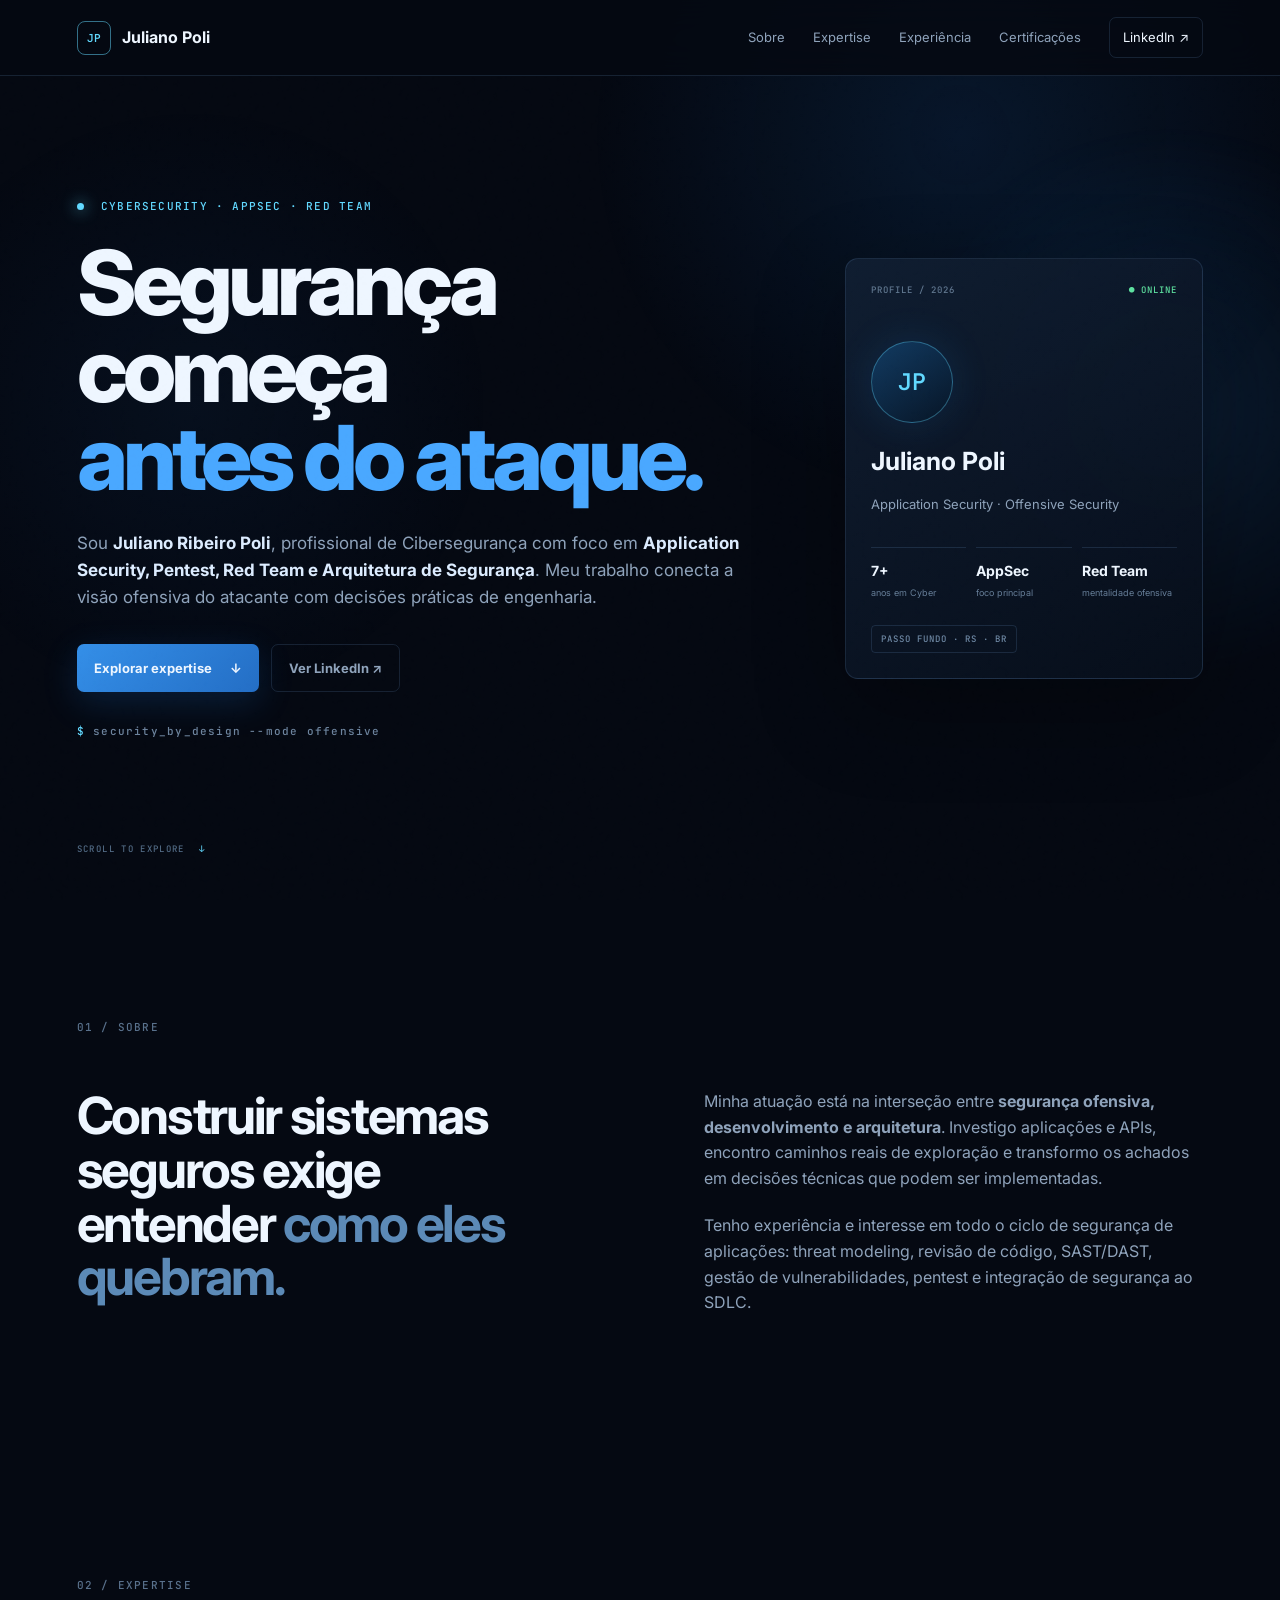
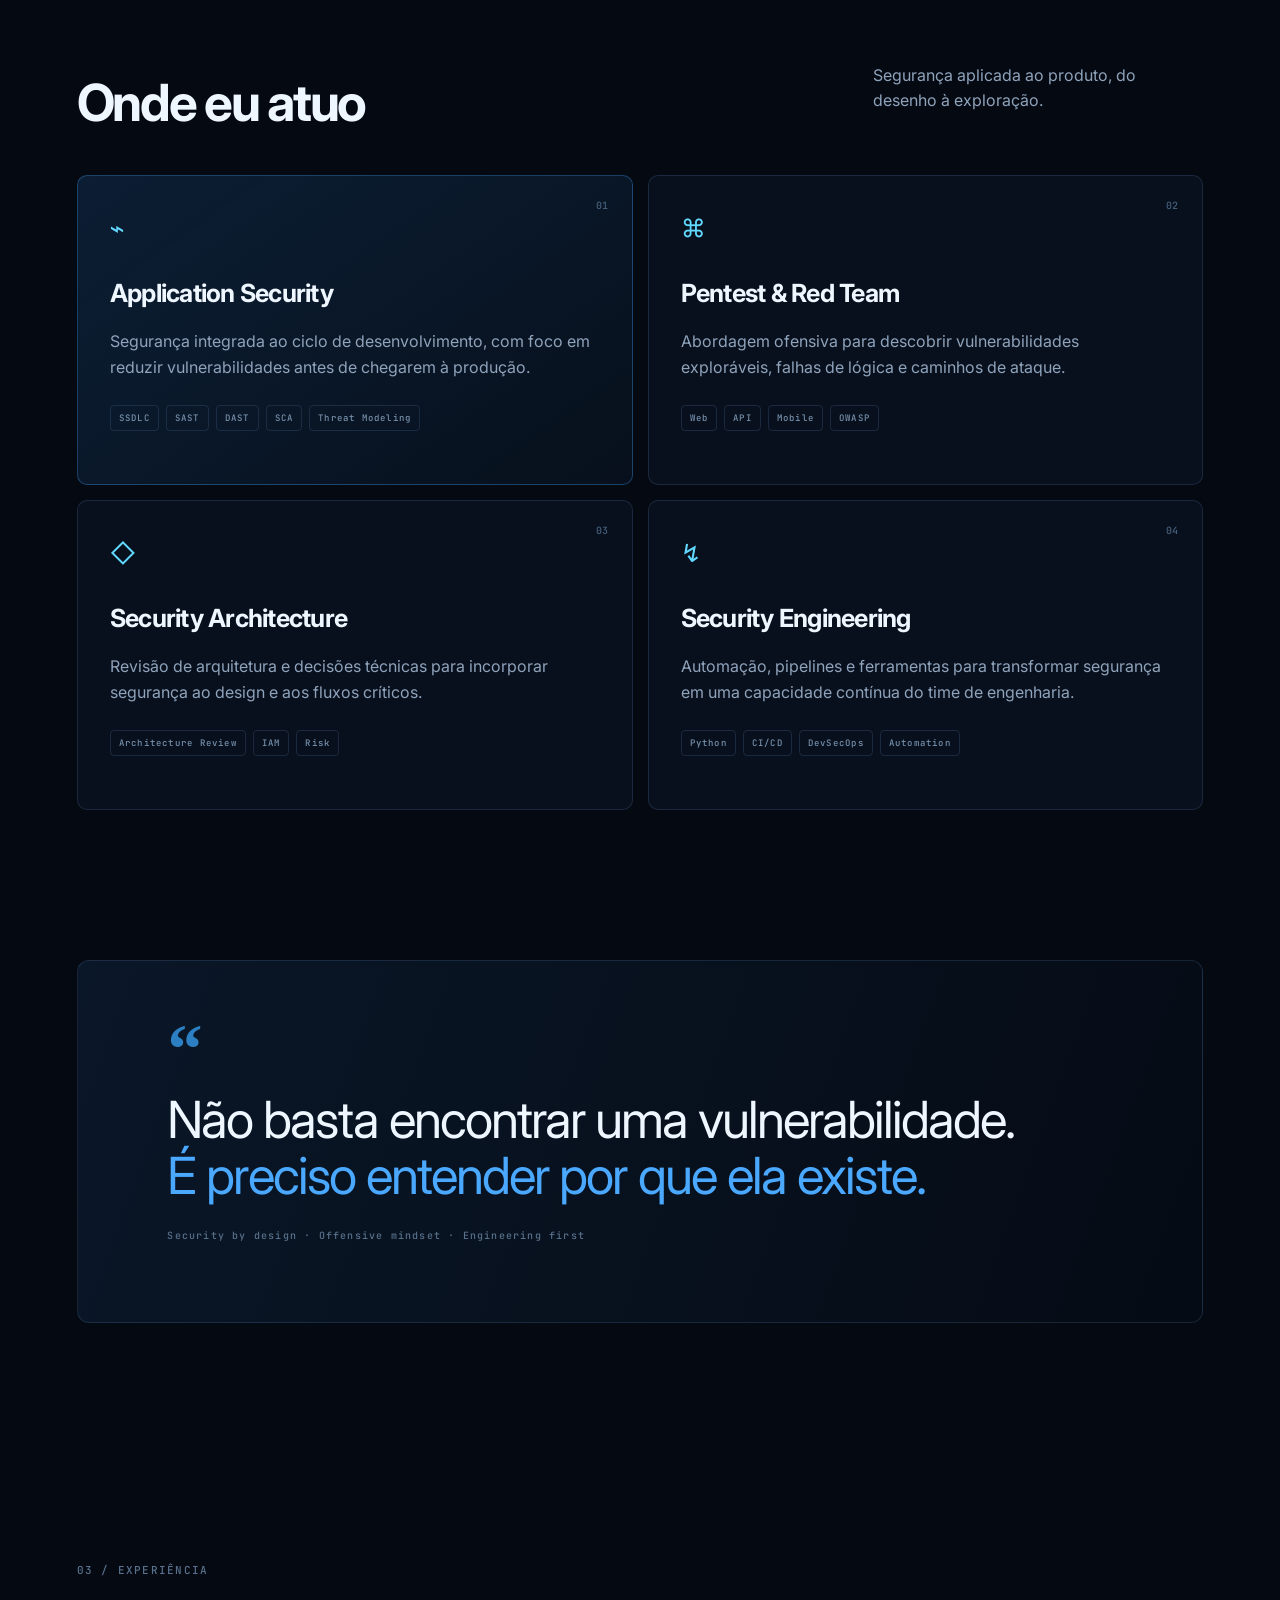
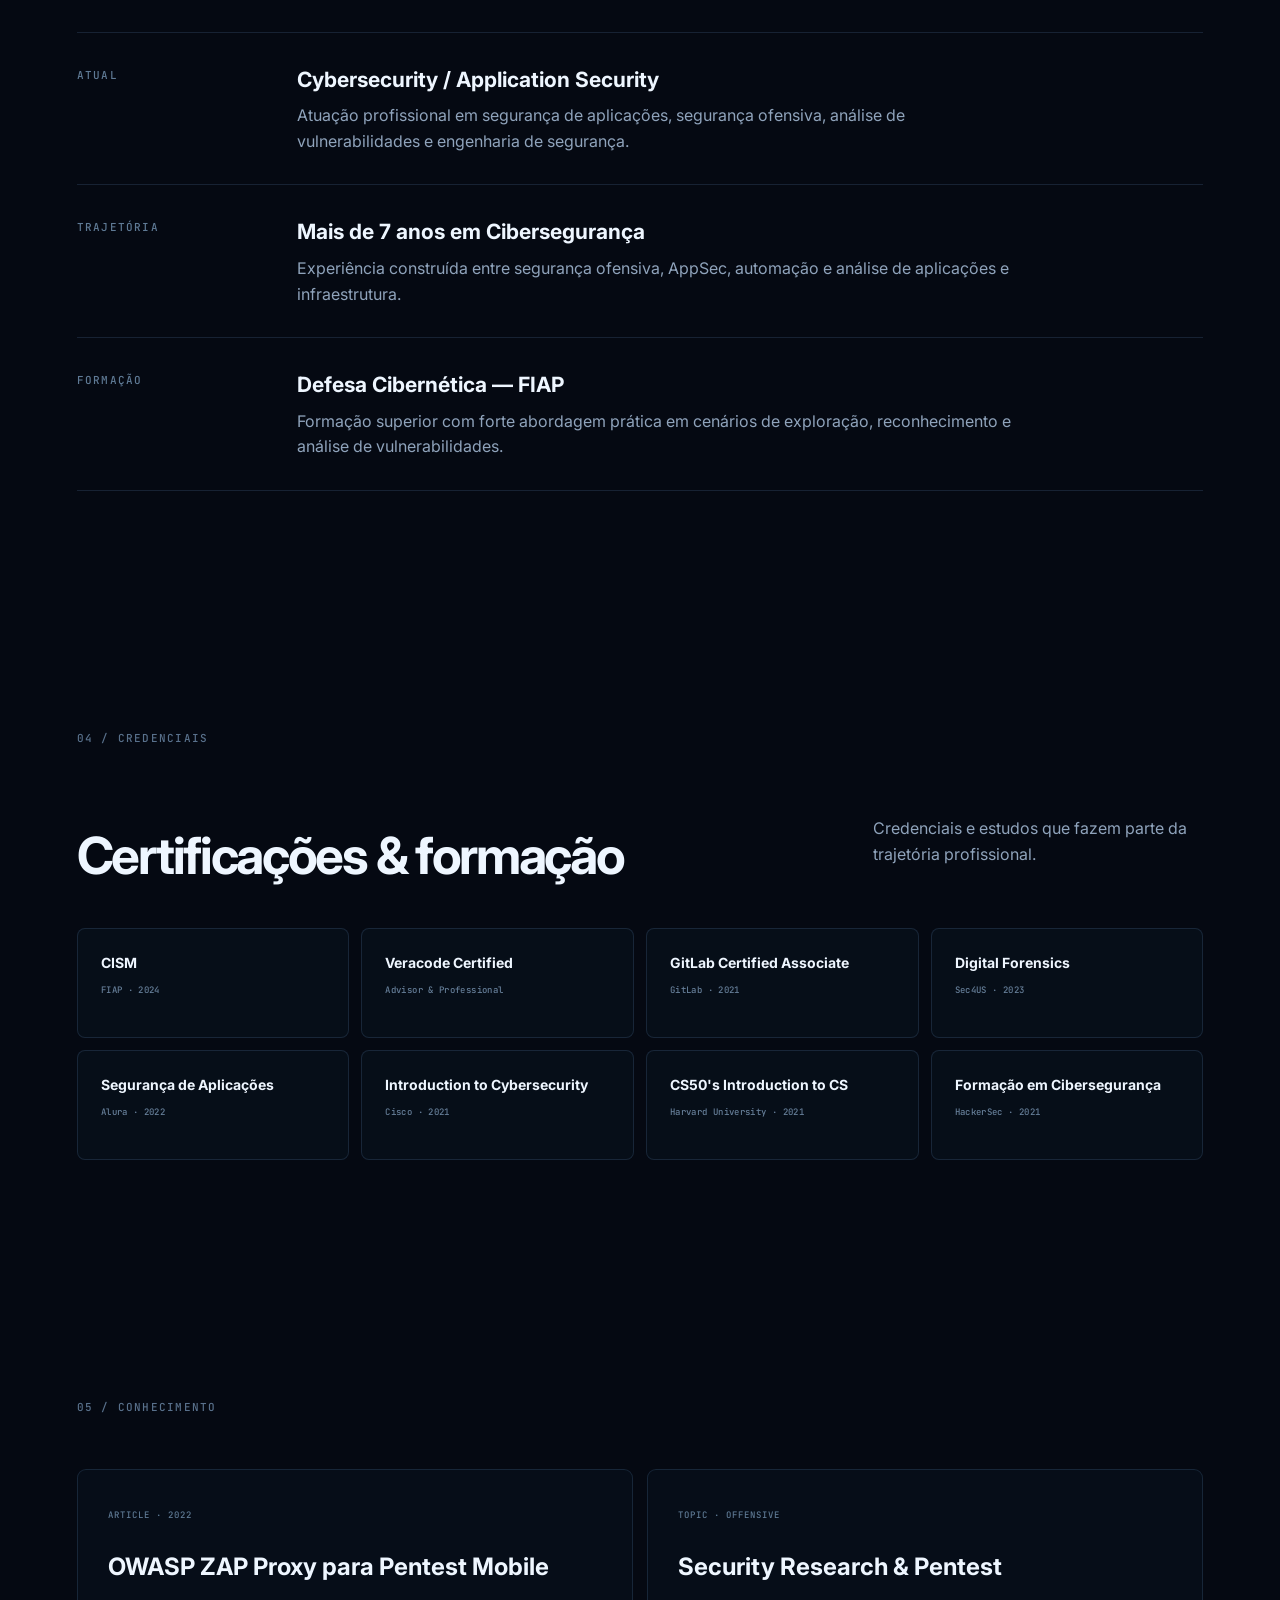
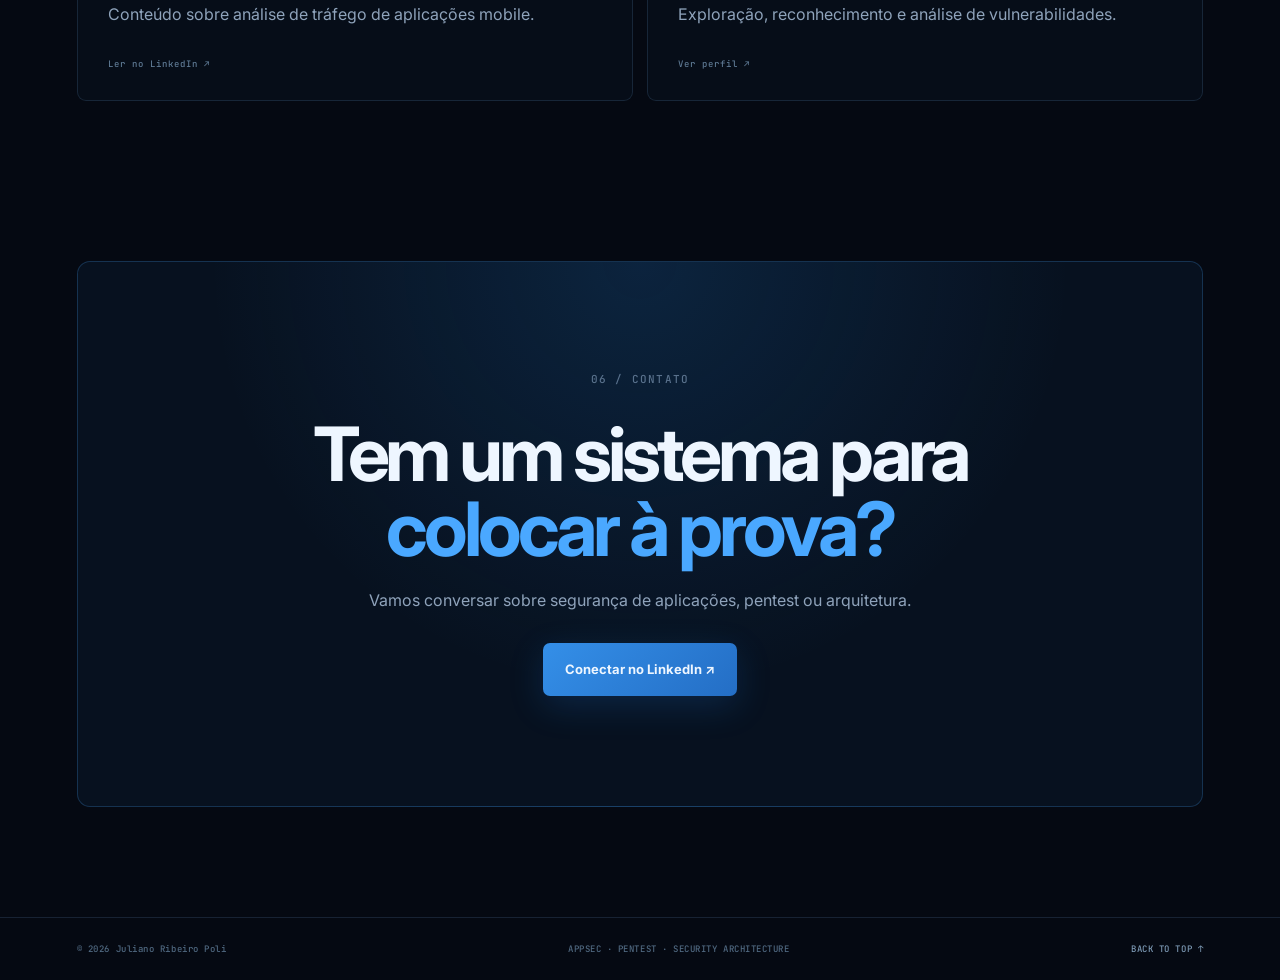
==== index.html @ f3f5470e "One Page" ====
<!doctype html>
<html lang="pt-BR">
<head>
  <meta charset="utf-8">
  <meta name="viewport" content="width=device-width, initial-scale=1">
  <meta name="description" content="Juliano Ribeiro Poli — AppSec, Pentest, Red Team e Arquitetura de Segurança.">
  <title>Juliano Poli — Application Security</title>
  <link rel="preconnect" href="https://fonts.googleapis.com">
  <link rel="preconnect" href="https://fonts.gstatic.com" crossorigin>
  <link href="https://fonts.googleapis.com/css2?family=Inter:wght@400;500;600;700;800&family=JetBrains+Mono:wght@400;500;600&display=swap" rel="stylesheet">
  <link rel="stylesheet" href="styles.css">
</head>
<body>
  <div class="noise"></div>
  <header class="nav">
    <a class="brand" href="#top"><span class="brand-mark">JP</span><span>Juliano Poli</span></a>
    <nav>
      <a href="#sobre">Sobre</a>
      <a href="#expertise">Expertise</a>
      <a href="#experiencia">Experiência</a>
      <a href="#certificacoes">Certificações</a>
      <a class="nav-cta" href="https://www.linkedin.com/in/julianopoli" target="_blank" rel="noreferrer">LinkedIn ↗</a>
    </nav>
  </header>

  <main id="top">
    <section class="hero">
      <div class="hero-grid">
        <div>
          <div class="eyebrow"><span class="pulse"></span> CYBERSECURITY · APPSEC · RED TEAM</div>
          <h1>Segurança começa<br><span>antes do ataque.</span></h1>
          <p class="hero-copy">
            Sou <strong>Juliano Ribeiro Poli</strong>, profissional de Cibersegurança com foco em
            <strong>Application Security, Pentest, Red Team e Arquitetura de Segurança</strong>.
            Meu trabalho conecta a visão ofensiva do atacante com decisões práticas de engenharia.
          </p>
          <div class="hero-actions">
            <a class="button primary" href="#expertise">Explorar expertise <span>↓</span></a>
            <a class="button ghost" href="https://www.linkedin.com/in/julianopoli" target="_blank" rel="noreferrer">Ver LinkedIn ↗</a>
          </div>
          <div class="terminal-line"><span>$</span> security_by_design --mode offensive</div>
        </div>

        <div class="hero-card">
          <div class="card-top"><span>PROFILE / 2026</span><span>● ONLINE</span></div>
          <div class="avatar">JP</div>
          <h2>Juliano Poli</h2>
          <p>Application Security · Offensive Security</p>
          <div class="mini-stats">
            <div><b>7+</b><span>anos em Cyber</span></div>
            <div><b>AppSec</b><span>foco principal</span></div>
            <div><b>Red Team</b><span>mentalidade ofensiva</span></div>
          </div>
          <div class="code-chip">PASSO FUNDO · RS · BR</div>
        </div>
      </div>
      <div class="scroll-cue">SCROLL TO EXPLORE <span>↓</span></div>
    </section>

    <section id="sobre" class="section about">
      <div class="section-label">01 / SOBRE</div>
      <div class="two-col">
        <div>
          <h2>Construir sistemas seguros exige entender <em>como eles quebram.</em></h2>
        </div>
        <div class="body-copy">
          <p>Minha atuação está na interseção entre <strong>segurança ofensiva, desenvolvimento e arquitetura</strong>. Investigo aplicações e APIs, encontro caminhos reais de exploração e transformo os achados em decisões técnicas que podem ser implementadas.</p>
          <p>Tenho experiência e interesse em todo o ciclo de segurança de aplicações: threat modeling, revisão de código, SAST/DAST, gestão de vulnerabilidades, pentest e integração de segurança ao SDLC.</p>
        </div>
      </div>
    </section>

    <section id="expertise" class="section">
      <div class="section-label">02 / EXPERTISE</div>
      <div class="section-head">
        <h2>Onde eu atuo</h2>
        <p>Segurança aplicada ao produto, do desenho à exploração.</p>
      </div>
      <div class="expertise-grid">
        <article class="expertise-card featured">
          <span class="number">01</span>
          <div class="icon">⌁</div>
          <h3>Application Security</h3>
          <p>Segurança integrada ao ciclo de desenvolvimento, com foco em reduzir vulnerabilidades antes de chegarem à produção.</p>
          <div class="tags"><span>SSDLC</span><span>SAST</span><span>DAST</span><span>SCA</span><span>Threat Modeling</span></div>
        </article>
        <article class="expertise-card">
          <span class="number">02</span>
          <div class="icon">⌘</div>
          <h3>Pentest & Red Team</h3>
          <p>Abordagem ofensiva para descobrir vulnerabilidades exploráveis, falhas de lógica e caminhos de ataque.</p>
          <div class="tags"><span>Web</span><span>API</span><span>Mobile</span><span>OWASP</span></div>
        </article>
        <article class="expertise-card">
          <span class="number">03</span>
          <div class="icon">◇</div>
          <h3>Security Architecture</h3>
          <p>Revisão de arquitetura e decisões técnicas para incorporar segurança ao design e aos fluxos críticos.</p>
          <div class="tags"><span>Architecture Review</span><span>IAM</span><span>Risk</span></div>
        </article>
        <article class="expertise-card">
          <span class="number">04</span>
          <div class="icon">↯</div>
          <h3>Security Engineering</h3>
          <p>Automação, pipelines e ferramentas para transformar segurança em uma capacidade contínua do time de engenharia.</p>
          <div class="tags"><span>Python</span><span>CI/CD</span><span>DevSecOps</span><span>Automation</span></div>
        </article>
      </div>
    </section>

    <section class="section manifesto">
      <div class="manifesto-box">
        <div class="quote-mark">“</div>
        <blockquote>Não basta encontrar uma vulnerabilidade.<br><span>É preciso entender por que ela existe.</span></blockquote>
        <p>Security by design · Offensive mindset · Engineering first</p>
      </div>
    </section>

    <section id="experiencia" class="section">
      <div class="section-label">03 / EXPERIÊNCIA</div>
      <div class="timeline">
        <div class="timeline-item">
          <span class="time">ATUAL</span>
          <div><h3>Cybersecurity / Application Security</h3><p>Atuação profissional em segurança de aplicações, segurança ofensiva, análise de vulnerabilidades e engenharia de segurança.</p></div>
        </div>
        <div class="timeline-item">
          <span class="time">TRAJETÓRIA</span>
          <div><h3>Mais de 7 anos em Cibersegurança</h3><p>Experiência construída entre segurança ofensiva, AppSec, automação e análise de aplicações e infraestrutura.</p></div>
        </div>
        <div class="timeline-item">
          <span class="time">FORMAÇÃO</span>
          <div><h3>Defesa Cibernética — FIAP</h3><p>Formação superior com forte abordagem prática em cenários de exploração, reconhecimento e análise de vulnerabilidades.</p></div>
        </div>
      </div>
    </section>

    <section id="certificacoes" class="section">
      <div class="section-label">04 / CREDENCIAIS</div>
      <div class="section-head">
        <h2>Certificações & formação</h2>
        <p>Credenciais e estudos que fazem parte da trajetória profissional.</p>
      </div>
      <div class="credentials">
        <div class="credential"><b>CISM</b><span>FIAP · 2024</span></div>
        <div class="credential"><b>Veracode Certified</b><span>Advisor & Professional</span></div>
        <div class="credential"><b>GitLab Certified Associate</b><span>GitLab · 2021</span></div>
        <div class="credential"><b>Digital Forensics</b><span>Sec4US · 2023</span></div>
        <div class="credential"><b>Segurança de Aplicações</b><span>Alura · 2022</span></div>
        <div class="credential"><b>Introduction to Cybersecurity</b><span>Cisco · 2021</span></div>
        <div class="credential"><b>CS50's Introduction to CS</b><span>Harvard University · 2021</span></div>
        <div class="credential"><b>Formação em Cibersegurança</b><span>HackerSec · 2021</span></div>
      </div>
    </section>

    <section class="section articles">
      <div class="section-label">05 / CONHECIMENTO</div>
      <div class="article-grid">
        <a href="https://www.linkedin.com/in/julianopoli" target="_blank" rel="noreferrer" class="article-card">
          <span>ARTICLE · 2022</span><h3>OWASP ZAP Proxy para Pentest Mobile</h3><p>Conteúdo sobre análise de tráfego de aplicações mobile.</p><span class="read">Ler no LinkedIn ↗</span>
        </a>
        <a href="https://www.linkedin.com/in/julianopoli" target="_blank" rel="noreferrer" class="article-card">
          <span>TOPIC · OFFENSIVE</span><h3>Security Research & Pentest</h3><p>Exploração, reconhecimento e análise de vulnerabilidades.</p><span class="read">Ver perfil ↗</span>
        </a>
      </div>
    </section>

    <section class="contact">
      <div class="section-label">06 / CONTATO</div>
      <h2>Tem um sistema para<br><span>colocar à prova?</span></h2>
      <p>Vamos conversar sobre segurança de aplicações, pentest ou arquitetura.</p>
      <a class="button primary large" href="https://www.linkedin.com/in/julianopoli" target="_blank" rel="noreferrer">Conectar no LinkedIn ↗</a>
    </section>
  </main>

  <footer>
    <span>© 2026 Juliano Ribeiro Poli</span>
    <span>APPSEC · PENTEST · SECURITY ARCHITECTURE</span>
    <a href="#top">BACK TO TOP ↑</a>
  </footer>
  <script src="script.js"></script>
</body>
</html>
---- styles.css ----
:root{
  --bg:#050912;--panel:#091322;--panel2:#0d192b;--text:#eef6ff;--muted:#8fa3bb;
  --blue:#4aa8ff;--cyan:#62d9ff;--line:rgba(120,170,220,.16);--glow:rgba(47,147,255,.22);
}
*{box-sizing:border-box}html{scroll-behavior:smooth}body{margin:0;background:var(--bg);color:var(--text);font-family:Inter,system-ui,sans-serif;line-height:1.6}
body:before{content:"";position:fixed;inset:0;pointer-events:none;background:radial-gradient(circle at 75% 15%,rgba(28,117,214,.13),transparent 30%),radial-gradient(circle at 15% 45%,rgba(31,95,173,.08),transparent 25%);z-index:-2}
.noise{position:fixed;inset:0;opacity:.025;pointer-events:none;z-index:10;background-image:url("data:image/svg+xml,%3Csvg viewBox='0 0 180 180' xmlns='http://www.w3.org/2000/svg'%3E%3Cfilter id='n'%3E%3CfeTurbulence type='fractalNoise' baseFrequency='.9' numOctaves='3' stitchTiles='stitch'/%3E%3C/filter%3E%3Crect width='100%25' height='100%25' filter='url(%23n)' opacity='.35'/%3E%3C/svg%3E")}
a{color:inherit;text-decoration:none}.nav{height:76px;display:flex;align-items:center;justify-content:space-between;padding:0 6vw;border-bottom:1px solid var(--line);position:sticky;top:0;background:rgba(5,9,18,.82);backdrop-filter:blur(18px);z-index:20}
.brand{display:flex;align-items:center;gap:11px;font-weight:700}.brand-mark{display:grid;place-items:center;width:34px;height:34px;border:1px solid rgba(98,217,255,.5);border-radius:8px;color:var(--cyan);font:600 11px "JetBrains Mono"}
nav{display:flex;gap:28px;align-items:center}nav a{font-size:13px;color:var(--muted)}nav a:hover{color:var(--text)}.nav-cta{border:1px solid var(--line);padding:9px 13px;border-radius:7px!important;color:var(--text)!important}
.hero{min-height:calc(100vh - 76px);padding:10vh 6vw 5vh;display:flex;flex-direction:column;justify-content:center;position:relative;overflow:hidden}.hero:after{content:"";position:absolute;width:580px;height:580px;border-radius:50%;right:-180px;top:5%;background:radial-gradient(circle,rgba(46,153,255,.13),transparent 68%);filter:blur(10px);z-index:-1}
.hero-grid{display:grid;grid-template-columns:1.3fr .7fr;gap:8vw;align-items:center;max-width:1280px;width:100%;margin:auto}.eyebrow,.section-label,.terminal-line,.card-top,.code-chip,.time,.tags,.credential span,.article-card>span,.read{font:500 11px "JetBrains Mono",monospace;letter-spacing:.11em}.eyebrow{color:var(--cyan);margin-bottom:26px}.pulse{display:inline-block;width:7px;height:7px;border-radius:50%;background:var(--cyan);box-shadow:0 0 15px var(--cyan);margin-right:9px}
h1{font-size:clamp(48px,7vw,92px);line-height:.98;letter-spacing:-.055em;margin:0 0 28px;font-weight:800}h1 span,h2 span,.manifesto blockquote span{color:var(--blue)}.hero-copy{max-width:690px;color:var(--muted);font-size:17px}.hero-copy strong{color:#dcecff}.hero-actions{display:flex;gap:12px;margin:32px 0}.button{display:inline-flex;align-items:center;gap:18px;border-radius:7px;padding:13px 17px;font-size:13px;font-weight:700;transition:.2s}.button.primary{background:linear-gradient(135deg,#348fe8,#246ec5);box-shadow:0 10px 35px rgba(31,118,220,.2)}.button.primary:hover{transform:translateY(-2px);box-shadow:0 15px 40px rgba(31,118,220,.35)}.button.ghost{border:1px solid var(--line);color:var(--muted)}.button.ghost:hover{border-color:rgba(98,217,255,.45);color:var(--text)}.button.large{padding:16px 22px}.terminal-line{color:#6d849e;margin-top:14px}.terminal-line span{color:var(--cyan)}
.hero-card{background:linear-gradient(145deg,rgba(17,31,51,.92),rgba(7,15,27,.92));border:1px solid var(--line);padding:25px;border-radius:13px;box-shadow:0 30px 90px rgba(0,0,0,.3)}.card-top{display:flex;justify-content:space-between;color:#617890;font-size:9px}.card-top span:last-child{color:#5ee1a0}.avatar{width:82px;height:82px;border-radius:50%;display:grid;place-items:center;margin:45px 0 18px;background:linear-gradient(145deg,#123b62,#071526);border:1px solid rgba(98,217,255,.35);color:var(--cyan);font:600 23px "JetBrains Mono";box-shadow:0 0 40px rgba(41,155,255,.13)}.hero-card h2{font-size:25px;margin:0}.hero-card>p{color:var(--muted);font-size:13px}.mini-stats{display:grid;grid-template-columns:repeat(3,1fr);gap:10px;margin-top:32px}.mini-stats div{border-top:1px solid var(--line);padding-top:12px}.mini-stats b{display:block;font-size:14px}.mini-stats span{display:block;color:#667e98;font-size:9px;margin-top:4px}.code-chip{display:inline-block;margin-top:25px;padding:7px 9px;border:1px solid var(--line);color:#6f89a5;border-radius:4px;font-size:9px}
.scroll-cue{max-width:1280px;width:100%;margin:8vh auto 0;color:#526b85;font:500 9px "JetBrains Mono";letter-spacing:.15em}.scroll-cue span{color:var(--cyan);margin-left:8px}
.section{padding:120px 6vw;max-width:1400px;margin:auto}.section-label{color:#59718c;margin-bottom:55px}.two-col{display:grid;grid-template-columns:1fr 1fr;gap:10vw}.two-col h2,.section-head h2{font-size:clamp(36px,4vw,60px);line-height:1.05;letter-spacing:-.045em;margin:0}.two-col h2 em{color:#5c8ab7;font-style:normal}.body-copy{color:var(--muted);font-size:16px;max-width:600px}.body-copy p{margin:0 0 22px}.section-head{display:flex;justify-content:space-between;gap:30px;align-items:end;margin-bottom:45px}.section-head p{color:var(--muted);max-width:330px}
.expertise-grid{display:grid;grid-template-columns:repeat(2,1fr);gap:15px}.expertise-card{background:rgba(10,20,35,.72);border:1px solid var(--line);border-radius:10px;padding:32px;min-height:310px;position:relative;overflow:hidden}.expertise-card:after{content:"";position:absolute;right:-80px;bottom:-100px;width:250px;height:250px;background:radial-gradient(circle,var(--glow),transparent 65%);opacity:0}.expertise-card:hover{border-color:rgba(77,170,255,.35);transform:translateY(-2px);transition:.25s}.expertise-card.featured{border-color:rgba(67,161,247,.32);background:linear-gradient(145deg,rgba(13,33,56,.9),rgba(8,17,30,.85))}.number{position:absolute;right:24px;top:23px;color:#45607c;font:500 10px "JetBrains Mono"}.icon{font-size:25px;color:var(--cyan);margin-bottom:25px}.expertise-card h3{font-size:25px;margin:0 0 10px;letter-spacing:-.03em}.expertise-card p{color:var(--muted);max-width:520px}.tags{display:flex;gap:7px;flex-wrap:wrap;margin-top:25px}.tags span{padding:6px 8px;border:1px solid var(--line);border-radius:4px;color:#7791ac;font-size:9px}
.manifesto{padding-top:30px}.manifesto-box{border:1px solid var(--line);background:linear-gradient(110deg,rgba(12,28,48,.75),rgba(5,12,22,.75));padding:70px 7vw;border-radius:12px;position:relative;overflow:hidden}.manifesto-box:before{content:"";position:absolute;inset:0;background:linear-gradient(90deg,transparent,rgba(63,160,255,.06),transparent);transform:translateX(-100%);animation:sweep 7s infinite}.quote-mark{font:800 70px Georgia;color:#2c7fc2;line-height:.5}.manifesto blockquote{font-size:clamp(30px,4vw,55px);line-height:1.1;letter-spacing:-.04em;margin:25px 0}.manifesto-box p{font:500 10px "JetBrains Mono";color:#58718b;letter-spacing:.12em}@keyframes sweep{60%,100%{transform:translateX(100%)}}
.timeline{border-top:1px solid var(--line)}.timeline-item{display:grid;grid-template-columns:180px 1fr;gap:40px;padding:30px 0;border-bottom:1px solid var(--line)}.time{color:#5f7a95;padding-top:5px}.timeline-item h3{margin:0 0 7px;font-size:21px}.timeline-item p{margin:0;color:var(--muted);max-width:720px}
.credentials{display:grid;grid-template-columns:repeat(4,1fr);gap:12px}.credential{padding:23px;border:1px solid var(--line);background:rgba(8,17,29,.65);min-height:110px;border-radius:8px}.credential b{display:block;font-size:14px}.credential span{display:block;color:#667f99;margin-top:10px;font-size:9px;letter-spacing:.04em}
.article-grid{display:grid;grid-template-columns:repeat(2,1fr);gap:14px}.article-card{border:1px solid var(--line);padding:30px;border-radius:9px;background:rgba(8,17,29,.6);transition:.2s}.article-card:hover{border-color:rgba(74,168,255,.4);background:rgba(11,25,43,.8)}.article-card>span{color:#5f7a95;font-size:9px}.article-card h3{font-size:24px;margin:22px 0 8px}.article-card p{color:var(--muted)}.read{display:block;color:var(--cyan);margin-top:30px;font-size:9px}
.contact{margin:40px 6vw 110px;padding:110px 8vw;border:1px solid rgba(74,168,255,.22);border-radius:13px;text-align:center;background:radial-gradient(circle at 50% 0%,rgba(36,133,224,.16),transparent 55%),#07111f}.contact .section-label{margin-bottom:30px}.contact h2{font-size:clamp(42px,6vw,75px);line-height:1;letter-spacing:-.055em;margin:0 0 22px}.contact p{color:var(--muted);margin-bottom:30px}
footer{border-top:1px solid var(--line);padding:25px 6vw;display:flex;justify-content:space-between;gap:20px;color:#506981;font:500 9px "JetBrains Mono";letter-spacing:.06em}footer a{color:#7d9ab5}
@media(max-width:850px){.nav{padding:0 5vw}.nav nav a:not(.nav-cta){display:none}.hero{padding:80px 5vw 40px}.hero-grid,.two-col{grid-template-columns:1fr;gap:55px}.hero-card{max-width:520px}.section{padding:85px 5vw}.expertise-grid,.credentials,.article-grid{grid-template-columns:1fr}.section-head{display:block}.section-head p{margin-top:15px}.timeline-item{grid-template-columns:1fr;gap:10px}.contact{margin:20px 5vw 70px;padding:75px 7vw}footer{padding:22px 5vw;flex-direction:column}h1{font-size:clamp(48px,15vw,75px)}}
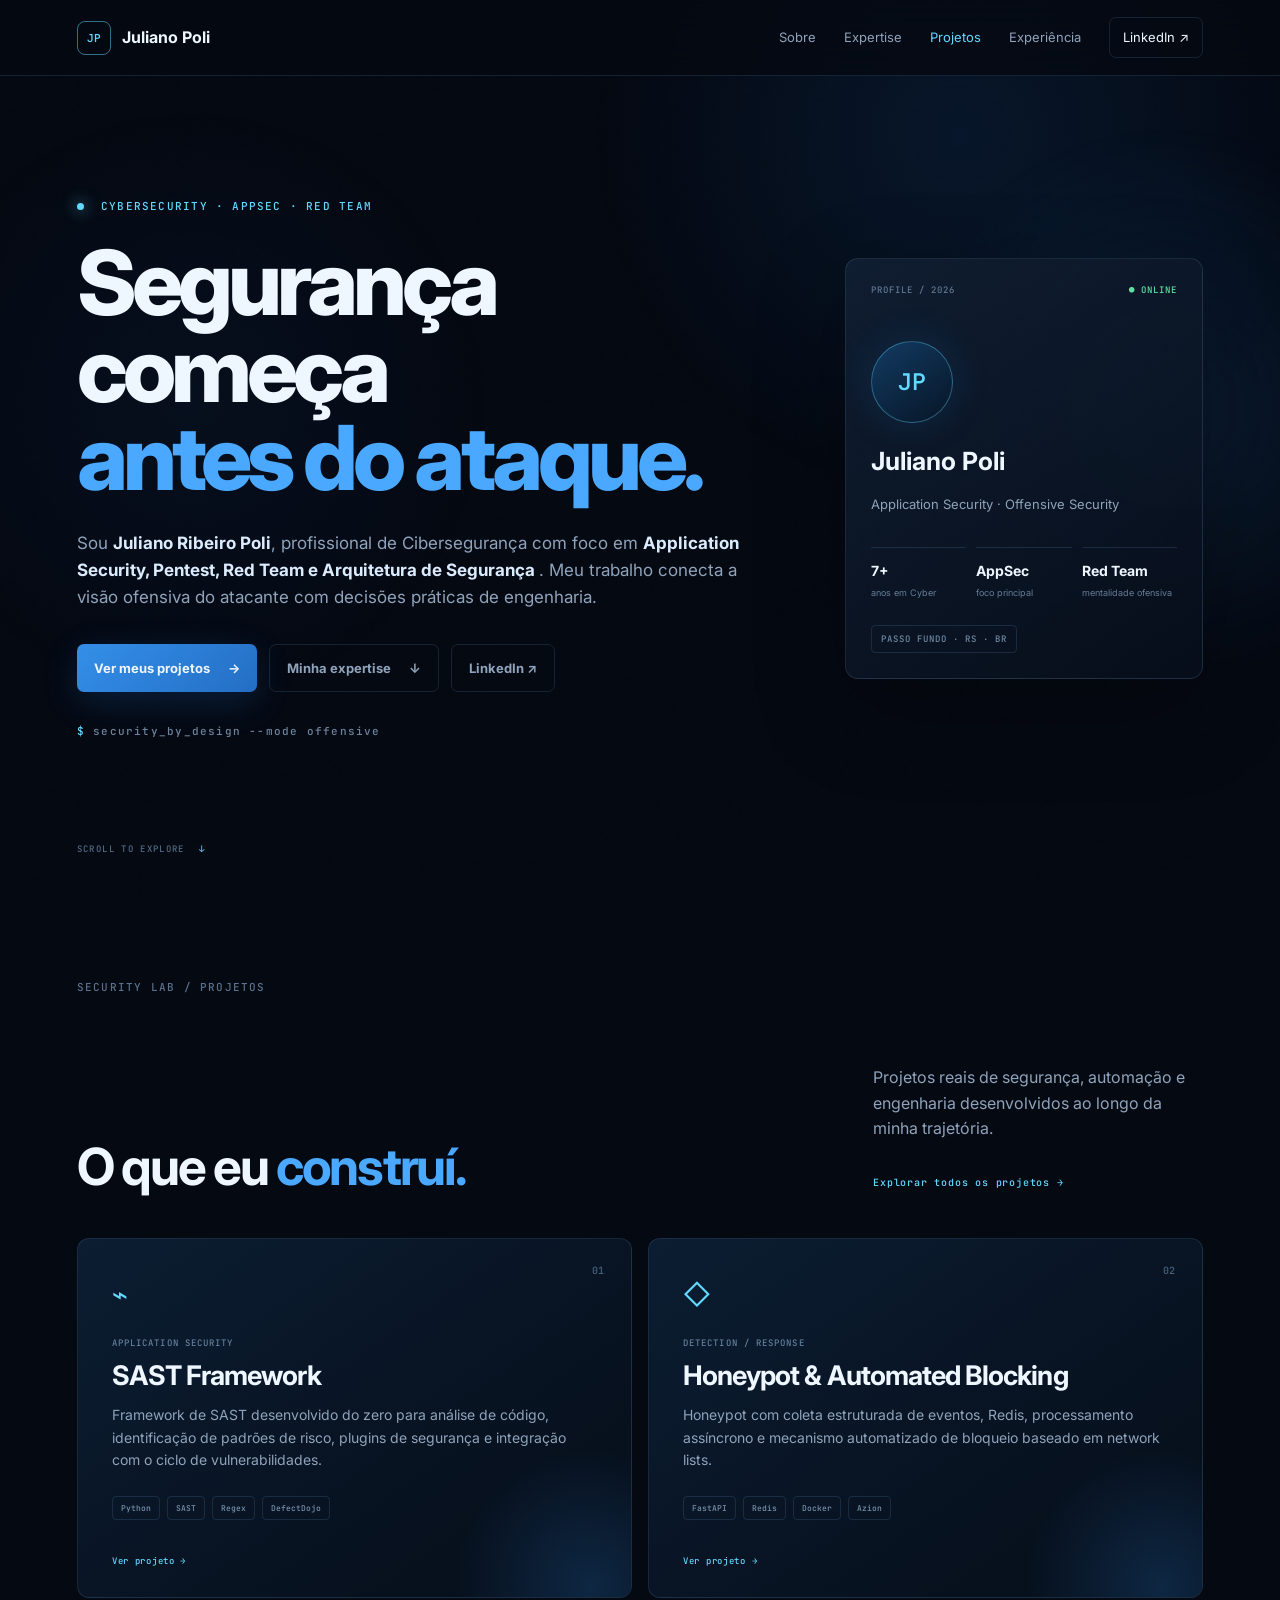
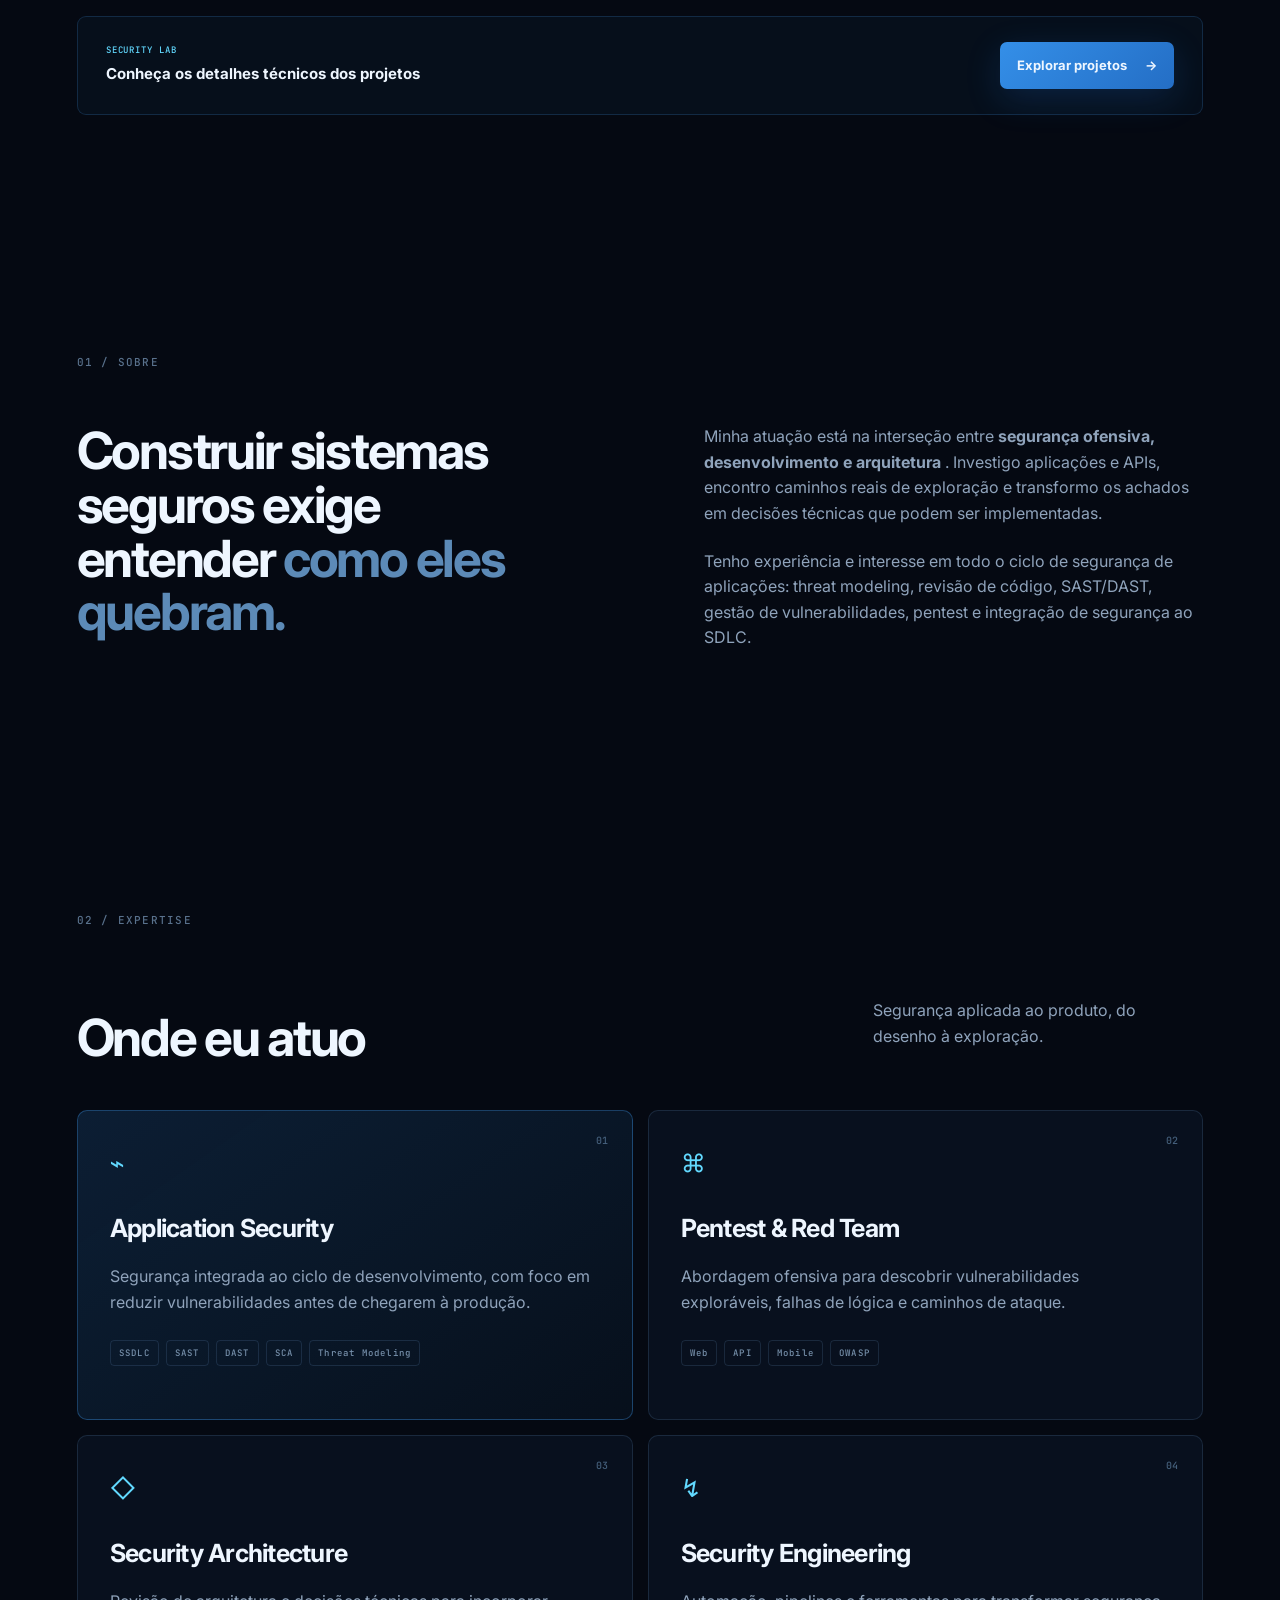
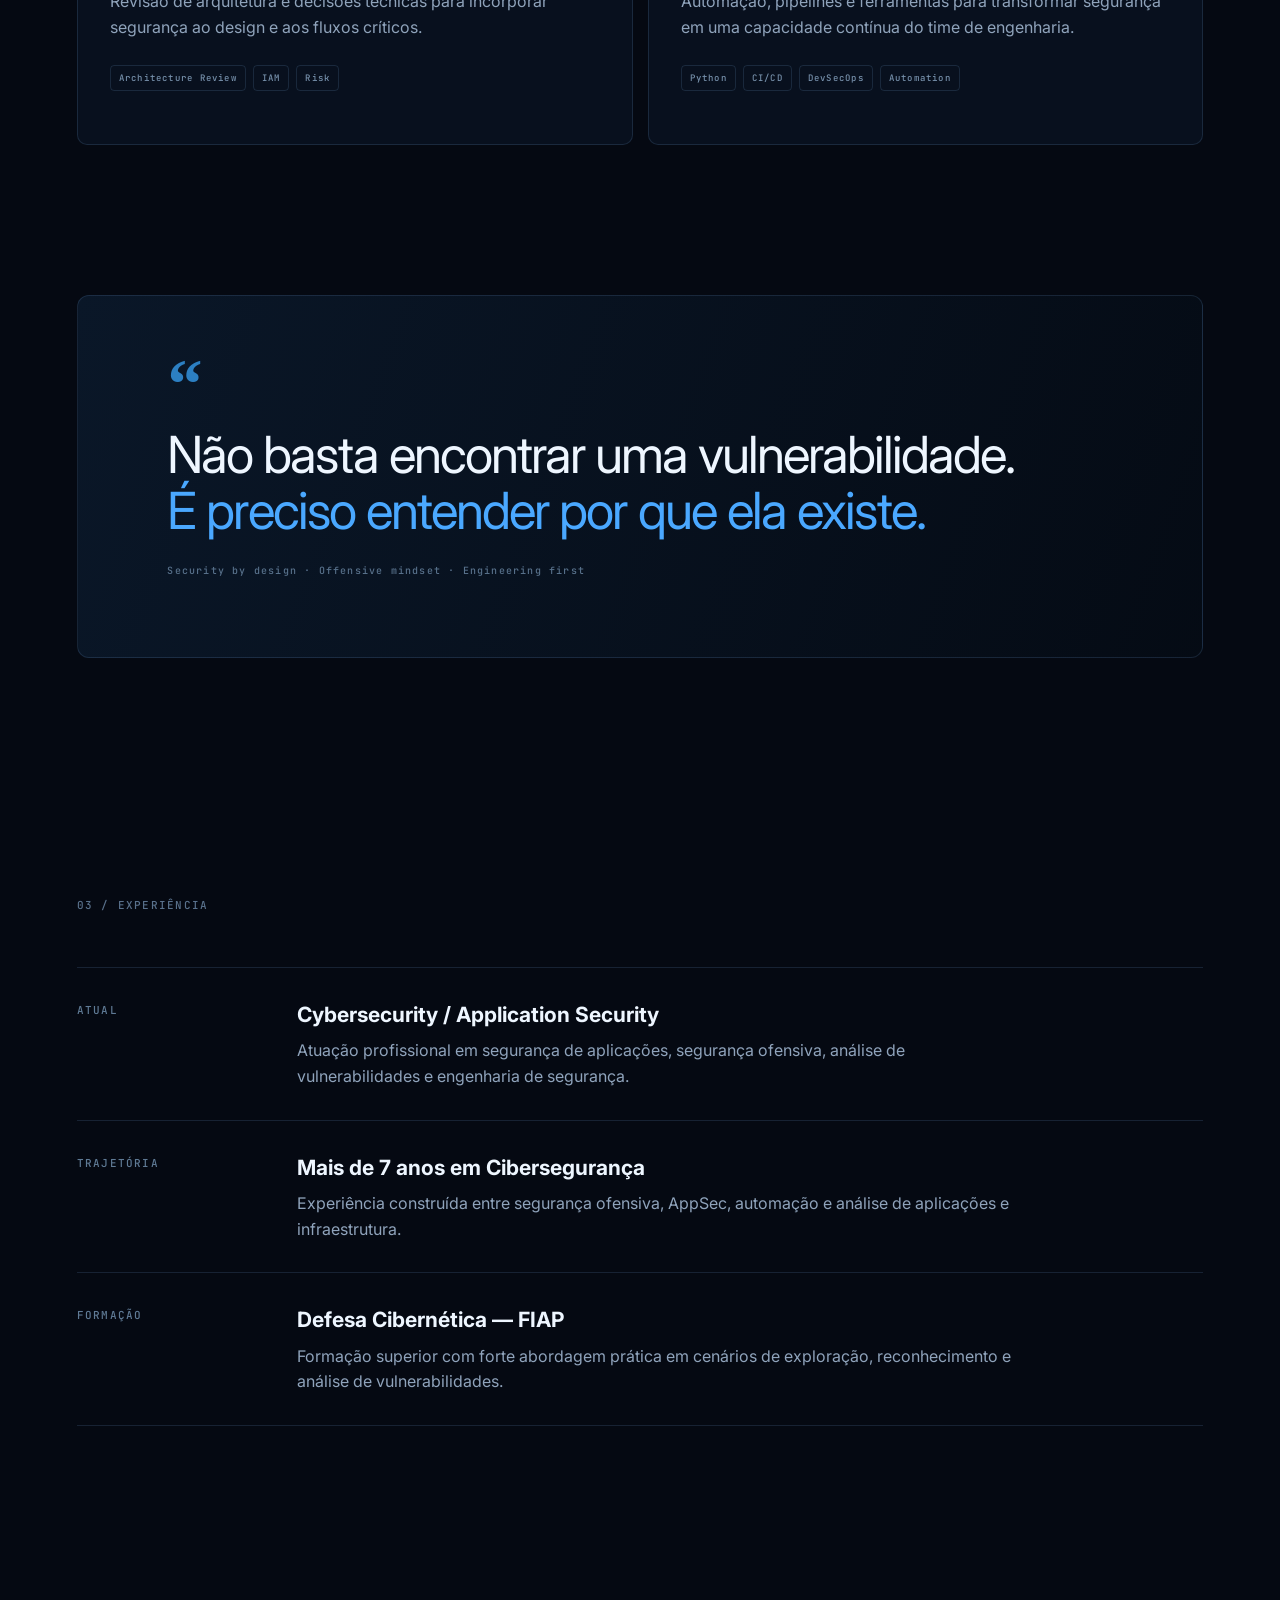
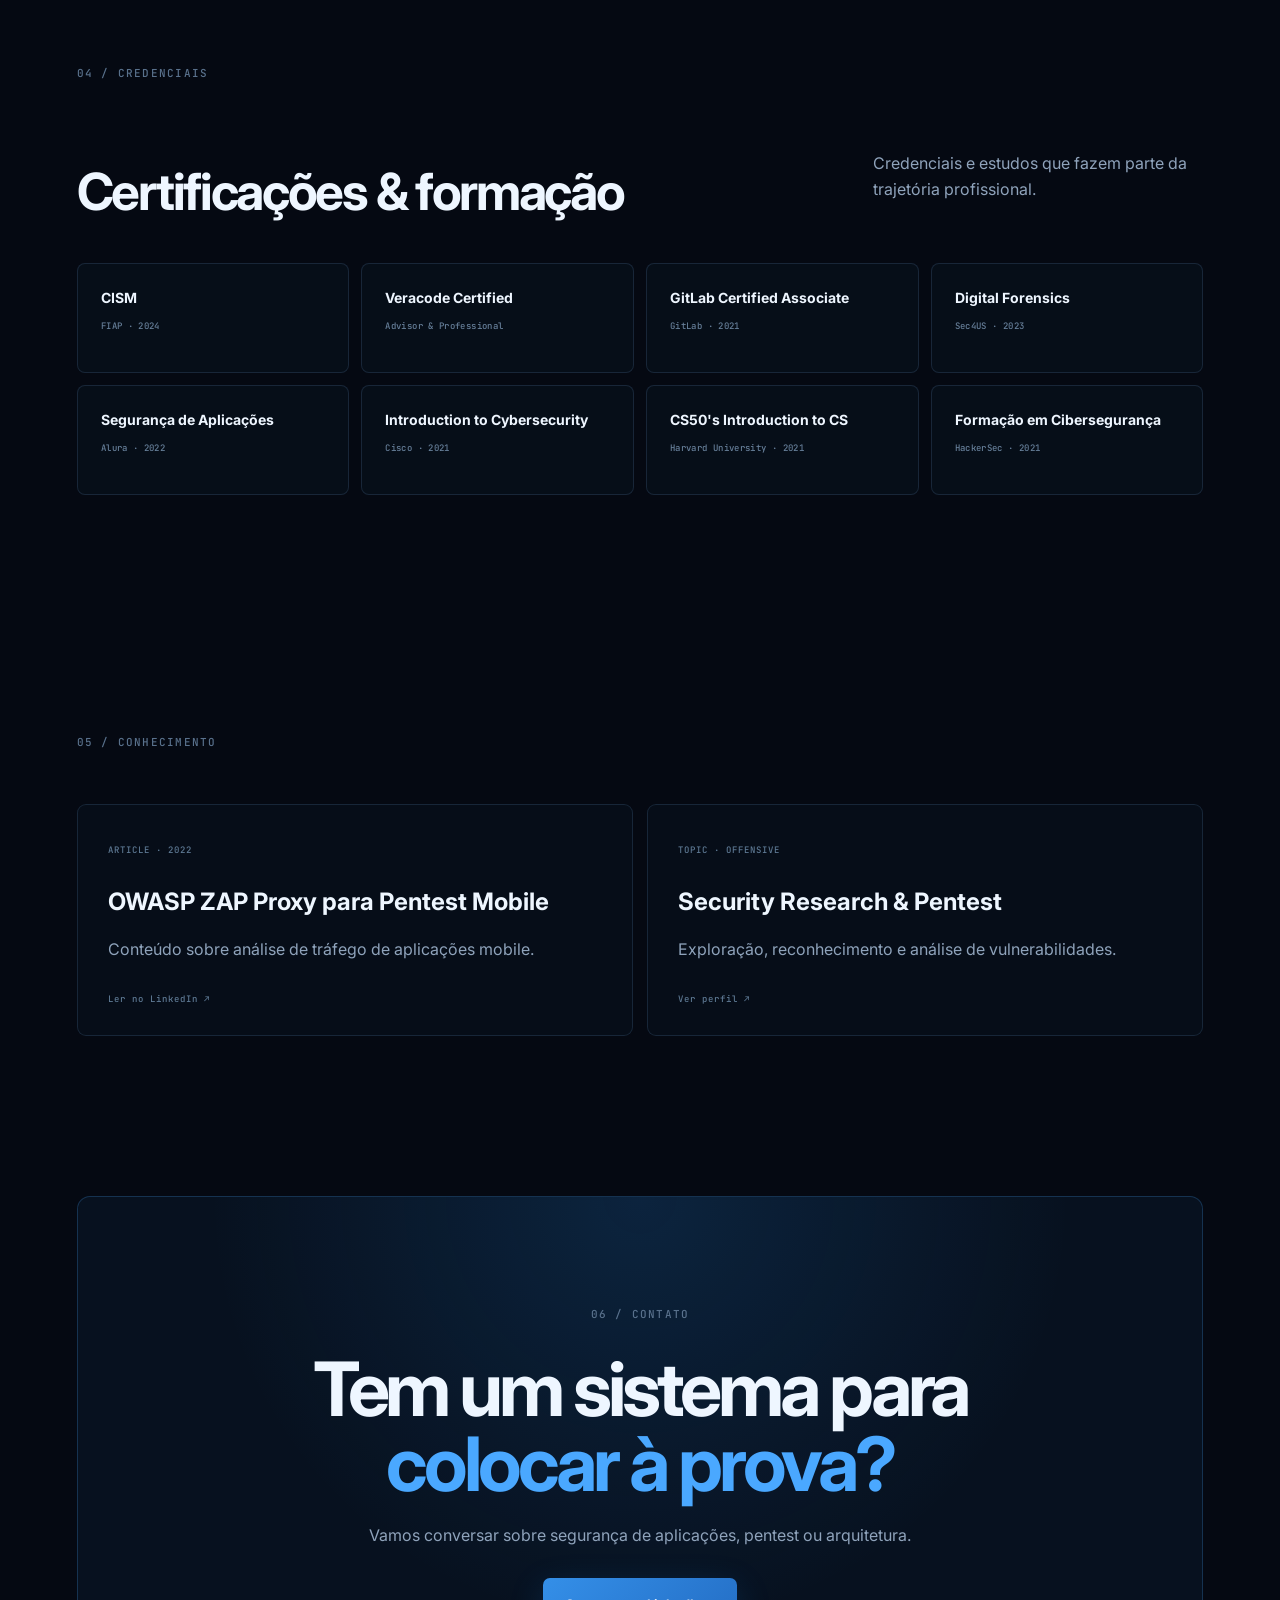
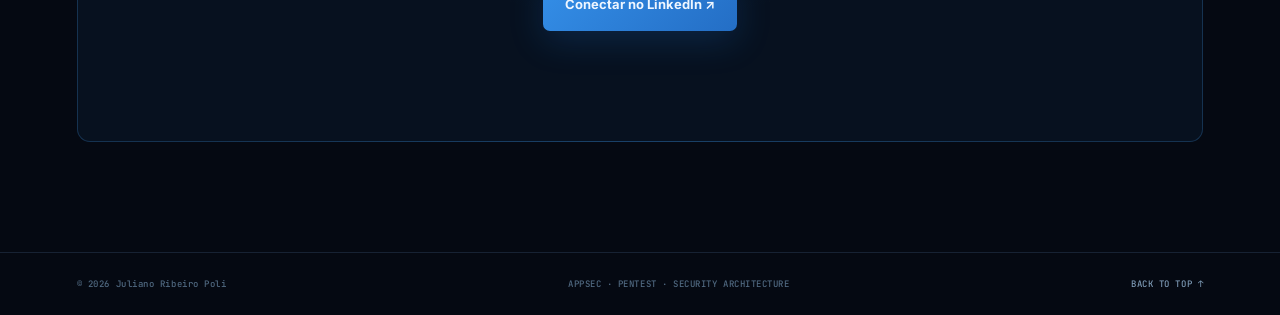
==== commit 9fa2217c: "Projects" ====
--- a/index.html
+++ b/index.html
@@ -5,178 +5,901 @@
   <meta name="viewport" content="width=device-width, initial-scale=1">
   <meta name="description" content="Juliano Ribeiro Poli — AppSec, Pentest, Red Team e Arquitetura de Segurança.">
   <title>Juliano Poli — Application Security</title>
+
   <link rel="preconnect" href="https://fonts.googleapis.com">
   <link rel="preconnect" href="https://fonts.gstatic.com" crossorigin>
-  <link href="https://fonts.googleapis.com/css2?family=Inter:wght@400;500;600;700;800&family=JetBrains+Mono:wght@400;500;600&display=swap" rel="stylesheet">
+
+  <link
+    href="https://fonts.googleapis.com/css2?family=Inter:wght@400;500;600;700;800&family=JetBrains+Mono:wght@400;500;600&display=swap"
+    rel="stylesheet"
+  >
+
   <link rel="stylesheet" href="styles.css">
 </head>
+
 <body>
-  <div class="noise"></div>
-  <header class="nav">
-    <a class="brand" href="#top"><span class="brand-mark">JP</span><span>Juliano Poli</span></a>
-    <nav>
-      <a href="#sobre">Sobre</a>
-      <a href="#expertise">Expertise</a>
-      <a href="#experiencia">Experiência</a>
-      <a href="#certificacoes">Certificações</a>
-      <a class="nav-cta" href="https://www.linkedin.com/in/julianopoli" target="_blank" rel="noreferrer">LinkedIn ↗</a>
-    </nav>
-  </header>
-
-  <main id="top">
-    <section class="hero">
-      <div class="hero-grid">
+
+<div class="noise"></div>
+
+<header class="nav">
+
+  <a class="brand" href="#top">
+    <span class="brand-mark">JP</span>
+    <span>Juliano Poli</span>
+  </a>
+
+  <nav>
+    <a href="#sobre">Sobre</a>
+    <a href="#expertise">Expertise</a>
+
+    <!-- PROJETOS MAIS VISÍVEL -->
+    <a href="projetos.html" class="projects-nav">
+      Projetos
+    </a>
+
+    <a href="#experiencia">Experiência</a>
+
+    <a
+      class="nav-cta"
+      href="https://www.linkedin.com/in/julianopoli"
+      target="_blank"
+      rel="noreferrer"
+    >
+      LinkedIn ↗
+    </a>
+  </nav>
+
+</header>
+
+
+<main id="top">
+
+  <!-- =====================================================
+       HERO
+  ====================================================== -->
+
+  <section class="hero">
+
+    <div class="hero-grid">
+
+      <div>
+
+        <div class="eyebrow">
+          <span class="pulse"></span>
+          CYBERSECURITY · APPSEC · RED TEAM
+        </div>
+
+        <h1>
+          Segurança começa<br>
+          <span>antes do ataque.</span>
+        </h1>
+
+        <p class="hero-copy">
+
+          Sou <strong>Juliano Ribeiro Poli</strong>, profissional de
+          Cibersegurança com foco em
+
+          <strong>
+            Application Security, Pentest, Red Team e Arquitetura de Segurança
+          </strong>.
+
+          Meu trabalho conecta a visão ofensiva do atacante com decisões
+          práticas de engenharia.
+
+        </p>
+
+
+        <!-- =================================================
+             HERO ACTIONS
+        ================================================== -->
+
+        <div class="hero-actions">
+
+          <a
+            class="button primary"
+            href="projetos.html"
+          >
+            Ver meus projetos
+            <span>→</span>
+          </a>
+
+          <a
+            class="button ghost"
+            href="#expertise"
+          >
+            Minha expertise
+            <span>↓</span>
+          </a>
+
+          <a
+            class="button ghost"
+            href="https://www.linkedin.com/in/julianopoli"
+            target="_blank"
+            rel="noreferrer"
+          >
+            LinkedIn ↗
+          </a>
+
+        </div>
+
+
+        <div class="terminal-line">
+          <span>$</span>
+          security_by_design --mode offensive
+        </div>
+
+      </div>
+
+
+      <!-- =================================================
+           PROFILE CARD
+      ================================================== -->
+
+      <div class="hero-card">
+
+        <div class="card-top">
+          <span>PROFILE / 2026</span>
+          <span>● ONLINE</span>
+        </div>
+
+        <div class="avatar">
+          JP
+        </div>
+
+        <h2>
+          Juliano Poli
+        </h2>
+
+        <p>
+          Application Security · Offensive Security
+        </p>
+
+
+        <div class="mini-stats">
+
+          <div>
+            <b>7+</b>
+            <span>anos em Cyber</span>
+          </div>
+
+          <div>
+            <b>AppSec</b>
+            <span>foco principal</span>
+          </div>
+
+          <div>
+            <b>Red Team</b>
+            <span>mentalidade ofensiva</span>
+          </div>
+
+        </div>
+
+
+        <div class="code-chip">
+          PASSO FUNDO · RS · BR
+        </div>
+
+      </div>
+
+    </div>
+
+
+    <div class="scroll-cue">
+      SCROLL TO EXPLORE
+      <span>↓</span>
+    </div>
+
+  </section>
+
+
+
+  <!-- =====================================================
+       PROJETOS DESTAQUE
+  ====================================================== -->
+
+  <section class="section featured-projects">
+
+    <div class="section-label">
+      SECURITY LAB / PROJETOS
+    </div>
+
+
+    <div class="section-head">
+
+      <div>
+
+        <h2>
+          O que eu <span>construí.</span>
+        </h2>
+
+      </div>
+
+      <div>
+
+        <p>
+          Projetos reais de segurança, automação e engenharia
+          desenvolvidos ao longo da minha trajetória.
+        </p>
+
+        <a
+          href="projetos.html"
+          class="project-link"
+        >
+          Explorar todos os projetos →
+        </a>
+
+      </div>
+
+    </div>
+
+
+    <!-- =================================================
+         PROJECT CARDS
+    ================================================== -->
+
+    <div class="featured-project-grid">
+
+
+      <!-- SAST -->
+
+      <a
+        href="projetos.html"
+        class="featured-project-card"
+      >
+
+        <div class="featured-project-number">
+          01
+        </div>
+
+        <div class="featured-project-icon">
+          ⌁
+        </div>
+
+        <div class="featured-project-kicker">
+          APPLICATION SECURITY
+        </div>
+
+        <h3>
+          SAST Framework
+        </h3>
+
+        <p>
+          Framework de SAST desenvolvido do zero para análise
+          de código, identificação de padrões de risco,
+          plugins de segurança e integração com o ciclo
+          de vulnerabilidades.
+        </p>
+
+
+        <div class="featured-tags">
+
+          <span>Python</span>
+          <span>SAST</span>
+          <span>Regex</span>
+          <span>DefectDojo</span>
+
+        </div>
+
+
+        <div class="featured-project-footer">
+          Ver projeto →
+        </div>
+
+      </a>
+
+
+
+      <!-- HONEYPOT -->
+
+      <a
+        href="projetos.html"
+        class="featured-project-card"
+      >
+
+        <div class="featured-project-number">
+          02
+        </div>
+
+        <div class="featured-project-icon">
+          ◇
+        </div>
+
+        <div class="featured-project-kicker">
+          DETECTION / RESPONSE
+        </div>
+
+        <h3>
+          Honeypot & Automated Blocking
+        </h3>
+
+        <p>
+          Honeypot com coleta estruturada de eventos,
+          Redis, processamento assíncrono e mecanismo
+          automatizado de bloqueio baseado em network lists.
+        </p>
+
+
+        <div class="featured-tags">
+
+          <span>FastAPI</span>
+          <span>Redis</span>
+          <span>Docker</span>
+          <span>Azion</span>
+
+        </div>
+
+
+        <div class="featured-project-footer">
+          Ver projeto →
+        </div>
+
+      </a>
+
+    </div>
+
+
+    <!-- CTA -->
+
+    <div class="projects-cta">
+
+      <div>
+
+        <span>
+          SECURITY LAB
+        </span>
+
+        <strong>
+          Conheça os detalhes técnicos dos projetos
+        </strong>
+
+      </div>
+
+
+      <a
+        href="projetos.html"
+        class="button primary"
+      >
+        Explorar projetos
+        <span>→</span>
+      </a>
+
+    </div>
+
+  </section>
+
+
+
+  <!-- =====================================================
+       SOBRE
+  ====================================================== -->
+
+  <section id="sobre" class="section about">
+
+    <div class="section-label">
+      01 / SOBRE
+    </div>
+
+
+    <div class="two-col">
+
+      <div>
+
+        <h2>
+          Construir sistemas seguros exige entender
+          <em>como eles quebram.</em>
+        </h2>
+
+      </div>
+
+
+      <div class="body-copy">
+
+        <p>
+          Minha atuação está na interseção entre
+          <strong>
+            segurança ofensiva, desenvolvimento e arquitetura
+          </strong>.
+          Investigo aplicações e APIs, encontro caminhos reais
+          de exploração e transformo os achados em decisões
+          técnicas que podem ser implementadas.
+        </p>
+
+
+        <p>
+          Tenho experiência e interesse em todo o ciclo de
+          segurança de aplicações: threat modeling, revisão
+          de código, SAST/DAST, gestão de vulnerabilidades,
+          pentest e integração de segurança ao SDLC.
+        </p>
+
+      </div>
+
+    </div>
+
+  </section>
+
+
+
+  <!-- =====================================================
+       EXPERTISE
+  ====================================================== -->
+
+  <section id="expertise" class="section">
+
+    <div class="section-label">
+      02 / EXPERTISE
+    </div>
+
+
+    <div class="section-head">
+
+      <h2>
+        Onde eu atuo
+      </h2>
+
+      <p>
+        Segurança aplicada ao produto,
+        do desenho à exploração.
+      </p>
+
+    </div>
+
+
+    <div class="expertise-grid">
+
+
+      <article class="expertise-card featured">
+
+        <span class="number">
+          01
+        </span>
+
+        <div class="icon">
+          ⌁
+        </div>
+
+        <h3>
+          Application Security
+        </h3>
+
+        <p>
+          Segurança integrada ao ciclo de desenvolvimento,
+          com foco em reduzir vulnerabilidades antes de
+          chegarem à produção.
+        </p>
+
+        <div class="tags">
+
+          <span>SSDLC</span>
+          <span>SAST</span>
+          <span>DAST</span>
+          <span>SCA</span>
+          <span>Threat Modeling</span>
+
+        </div>
+
+      </article>
+
+
+
+      <article class="expertise-card">
+
+        <span class="number">
+          02
+        </span>
+
+        <div class="icon">
+          ⌘
+        </div>
+
+        <h3>
+          Pentest & Red Team
+        </h3>
+
+        <p>
+          Abordagem ofensiva para descobrir vulnerabilidades
+          exploráveis, falhas de lógica e caminhos de ataque.
+        </p>
+
+        <div class="tags">
+
+          <span>Web</span>
+          <span>API</span>
+          <span>Mobile</span>
+          <span>OWASP</span>
+
+        </div>
+
+      </article>
+
+
+
+      <article class="expertise-card">
+
+        <span class="number">
+          03
+        </span>
+
+        <div class="icon">
+          ◇
+        </div>
+
+        <h3>
+          Security Architecture
+        </h3>
+
+        <p>
+          Revisão de arquitetura e decisões técnicas para
+          incorporar segurança ao design e aos fluxos críticos.
+        </p>
+
+        <div class="tags">
+
+          <span>Architecture Review</span>
+          <span>IAM</span>
+          <span>Risk</span>
+
+        </div>
+
+      </article>
+
+
+
+      <article class="expertise-card">
+
+        <span class="number">
+          04
+        </span>
+
+        <div class="icon">
+          ↯
+        </div>
+
+        <h3>
+          Security Engineering
+        </h3>
+
+        <p>
+          Automação, pipelines e ferramentas para transformar
+          segurança em uma capacidade contínua do time de engenharia.
+        </p>
+
+        <div class="tags">
+
+          <span>Python</span>
+          <span>CI/CD</span>
+          <span>DevSecOps</span>
+          <span>Automation</span>
+
+        </div>
+
+      </article>
+
+    </div>
+
+  </section>
+
+
+
+  <!-- =====================================================
+       MANIFESTO
+  ====================================================== -->
+
+  <section class="section manifesto">
+
+    <div class="manifesto-box">
+
+      <div class="quote-mark">
+        “
+      </div>
+
+      <blockquote>
+        Não basta encontrar uma vulnerabilidade.
+        <br>
+        <span>
+          É preciso entender por que ela existe.
+        </span>
+      </blockquote>
+
+      <p>
+        Security by design · Offensive mindset · Engineering first
+      </p>
+
+    </div>
+
+  </section>
+
+
+
+  <!-- =====================================================
+       EXPERIÊNCIA
+  ====================================================== -->
+
+  <section id="experiencia" class="section">
+
+    <div class="section-label">
+      03 / EXPERIÊNCIA
+    </div>
+
+
+    <div class="timeline">
+
+
+      <div class="timeline-item">
+
+        <span class="time">
+          ATUAL
+        </span>
+
         <div>
-          <div class="eyebrow"><span class="pulse"></span> CYBERSECURITY · APPSEC · RED TEAM</div>
-          <h1>Segurança começa<br><span>antes do ataque.</span></h1>
-          <p class="hero-copy">
-            Sou <strong>Juliano Ribeiro Poli</strong>, profissional de Cibersegurança com foco em
-            <strong>Application Security, Pentest, Red Team e Arquitetura de Segurança</strong>.
-            Meu trabalho conecta a visão ofensiva do atacante com decisões práticas de engenharia.
+
+          <h3>
+            Cybersecurity / Application Security
+          </h3>
+
+          <p>
+            Atuação profissional em segurança de aplicações,
+            segurança ofensiva, análise de vulnerabilidades
+            e engenharia de segurança.
           </p>
-          <div class="hero-actions">
-            <a class="button primary" href="#expertise">Explorar expertise <span>↓</span></a>
-            <a class="button ghost" href="https://www.linkedin.com/in/julianopoli" target="_blank" rel="noreferrer">Ver LinkedIn ↗</a>
-          </div>
-          <div class="terminal-line"><span>$</span> security_by_design --mode offensive</div>
-        </div>
-
-        <div class="hero-card">
-          <div class="card-top"><span>PROFILE / 2026</span><span>● ONLINE</span></div>
-          <div class="avatar">JP</div>
-          <h2>Juliano Poli</h2>
-          <p>Application Security · Offensive Security</p>
-          <div class="mini-stats">
-            <div><b>7+</b><span>anos em Cyber</span></div>
-            <div><b>AppSec</b><span>foco principal</span></div>
-            <div><b>Red Team</b><span>mentalidade ofensiva</span></div>
-          </div>
-          <div class="code-chip">PASSO FUNDO · RS · BR</div>
-        </div>
-      </div>
-      <div class="scroll-cue">SCROLL TO EXPLORE <span>↓</span></div>
-    </section>
-
-    <section id="sobre" class="section about">
-      <div class="section-label">01 / SOBRE</div>
-      <div class="two-col">
+
+        </div>
+
+      </div>
+
+
+
+      <div class="timeline-item">
+
+        <span class="time">
+          TRAJETÓRIA
+        </span>
+
         <div>
-          <h2>Construir sistemas seguros exige entender <em>como eles quebram.</em></h2>
-        </div>
-        <div class="body-copy">
-          <p>Minha atuação está na interseção entre <strong>segurança ofensiva, desenvolvimento e arquitetura</strong>. Investigo aplicações e APIs, encontro caminhos reais de exploração e transformo os achados em decisões técnicas que podem ser implementadas.</p>
-          <p>Tenho experiência e interesse em todo o ciclo de segurança de aplicações: threat modeling, revisão de código, SAST/DAST, gestão de vulnerabilidades, pentest e integração de segurança ao SDLC.</p>
-        </div>
-      </div>
-    </section>
-
-    <section id="expertise" class="section">
-      <div class="section-label">02 / EXPERTISE</div>
-      <div class="section-head">
-        <h2>Onde eu atuo</h2>
-        <p>Segurança aplicada ao produto, do desenho à exploração.</p>
-      </div>
-      <div class="expertise-grid">
-        <article class="expertise-card featured">
-          <span class="number">01</span>
-          <div class="icon">⌁</div>
-          <h3>Application Security</h3>
-          <p>Segurança integrada ao ciclo de desenvolvimento, com foco em reduzir vulnerabilidades antes de chegarem à produção.</p>
-          <div class="tags"><span>SSDLC</span><span>SAST</span><span>DAST</span><span>SCA</span><span>Threat Modeling</span></div>
-        </article>
-        <article class="expertise-card">
-          <span class="number">02</span>
-          <div class="icon">⌘</div>
-          <h3>Pentest & Red Team</h3>
-          <p>Abordagem ofensiva para descobrir vulnerabilidades exploráveis, falhas de lógica e caminhos de ataque.</p>
-          <div class="tags"><span>Web</span><span>API</span><span>Mobile</span><span>OWASP</span></div>
-        </article>
-        <article class="expertise-card">
-          <span class="number">03</span>
-          <div class="icon">◇</div>
-          <h3>Security Architecture</h3>
-          <p>Revisão de arquitetura e decisões técnicas para incorporar segurança ao design e aos fluxos críticos.</p>
-          <div class="tags"><span>Architecture Review</span><span>IAM</span><span>Risk</span></div>
-        </article>
-        <article class="expertise-card">
-          <span class="number">04</span>
-          <div class="icon">↯</div>
-          <h3>Security Engineering</h3>
-          <p>Automação, pipelines e ferramentas para transformar segurança em uma capacidade contínua do time de engenharia.</p>
-          <div class="tags"><span>Python</span><span>CI/CD</span><span>DevSecOps</span><span>Automation</span></div>
-        </article>
-      </div>
-    </section>
-
-    <section class="section manifesto">
-      <div class="manifesto-box">
-        <div class="quote-mark">“</div>
-        <blockquote>Não basta encontrar uma vulnerabilidade.<br><span>É preciso entender por que ela existe.</span></blockquote>
-        <p>Security by design · Offensive mindset · Engineering first</p>
-      </div>
-    </section>
-
-    <section id="experiencia" class="section">
-      <div class="section-label">03 / EXPERIÊNCIA</div>
-      <div class="timeline">
-        <div class="timeline-item">
-          <span class="time">ATUAL</span>
-          <div><h3>Cybersecurity / Application Security</h3><p>Atuação profissional em segurança de aplicações, segurança ofensiva, análise de vulnerabilidades e engenharia de segurança.</p></div>
-        </div>
-        <div class="timeline-item">
-          <span class="time">TRAJETÓRIA</span>
-          <div><h3>Mais de 7 anos em Cibersegurança</h3><p>Experiência construída entre segurança ofensiva, AppSec, automação e análise de aplicações e infraestrutura.</p></div>
-        </div>
-        <div class="timeline-item">
-          <span class="time">FORMAÇÃO</span>
-          <div><h3>Defesa Cibernética — FIAP</h3><p>Formação superior com forte abordagem prática em cenários de exploração, reconhecimento e análise de vulnerabilidades.</p></div>
-        </div>
-      </div>
-    </section>
-
-    <section id="certificacoes" class="section">
-      <div class="section-label">04 / CREDENCIAIS</div>
-      <div class="section-head">
-        <h2>Certificações & formação</h2>
-        <p>Credenciais e estudos que fazem parte da trajetória profissional.</p>
-      </div>
-      <div class="credentials">
-        <div class="credential"><b>CISM</b><span>FIAP · 2024</span></div>
-        <div class="credential"><b>Veracode Certified</b><span>Advisor & Professional</span></div>
-        <div class="credential"><b>GitLab Certified Associate</b><span>GitLab · 2021</span></div>
-        <div class="credential"><b>Digital Forensics</b><span>Sec4US · 2023</span></div>
-        <div class="credential"><b>Segurança de Aplicações</b><span>Alura · 2022</span></div>
-        <div class="credential"><b>Introduction to Cybersecurity</b><span>Cisco · 2021</span></div>
-        <div class="credential"><b>CS50's Introduction to CS</b><span>Harvard University · 2021</span></div>
-        <div class="credential"><b>Formação em Cibersegurança</b><span>HackerSec · 2021</span></div>
-      </div>
-    </section>
-
-    <section class="section articles">
-      <div class="section-label">05 / CONHECIMENTO</div>
-      <div class="article-grid">
-        <a href="https://www.linkedin.com/in/julianopoli" target="_blank" rel="noreferrer" class="article-card">
-          <span>ARTICLE · 2022</span><h3>OWASP ZAP Proxy para Pentest Mobile</h3><p>Conteúdo sobre análise de tráfego de aplicações mobile.</p><span class="read">Ler no LinkedIn ↗</span>
-        </a>
-        <a href="https://www.linkedin.com/in/julianopoli" target="_blank" rel="noreferrer" class="article-card">
-          <span>TOPIC · OFFENSIVE</span><h3>Security Research & Pentest</h3><p>Exploração, reconhecimento e análise de vulnerabilidades.</p><span class="read">Ver perfil ↗</span>
-        </a>
-      </div>
-    </section>
-
-    <section class="contact">
-      <div class="section-label">06 / CONTATO</div>
-      <h2>Tem um sistema para<br><span>colocar à prova?</span></h2>
-      <p>Vamos conversar sobre segurança de aplicações, pentest ou arquitetura.</p>
-      <a class="button primary large" href="https://www.linkedin.com/in/julianopoli" target="_blank" rel="noreferrer">Conectar no LinkedIn ↗</a>
-    </section>
-  </main>
-
-  <footer>
-    <span>© 2026 Juliano Ribeiro Poli</span>
-    <span>APPSEC · PENTEST · SECURITY ARCHITECTURE</span>
-    <a href="#top">BACK TO TOP ↑</a>
-  </footer>
-  <script src="script.js"></script>
+
+          <h3>
+            Mais de 7 anos em Cibersegurança
+          </h3>
+
+          <p>
+            Experiência construída entre segurança ofensiva,
+            AppSec, automação e análise de aplicações
+            e infraestrutura.
+          </p>
+
+        </div>
+
+      </div>
+
+
+
+      <div class="timeline-item">
+
+        <span class="time">
+          FORMAÇÃO
+        </span>
+
+        <div>
+
+          <h3>
+            Defesa Cibernética — FIAP
+          </h3>
+
+          <p>
+            Formação superior com forte abordagem prática
+            em cenários de exploração, reconhecimento
+            e análise de vulnerabilidades.
+          </p>
+
+        </div>
+
+      </div>
+
+    </div>
+
+  </section>
+
+
+
+  <!-- =====================================================
+       CERTIFICAÇÕES
+  ====================================================== -->
+
+  <section id="certificacoes" class="section">
+
+    <div class="section-label">
+      04 / CREDENCIAIS
+    </div>
+
+
+    <div class="section-head">
+
+      <h2>
+        Certificações & formação
+      </h2>
+
+      <p>
+        Credenciais e estudos que fazem parte
+        da trajetória profissional.
+      </p>
+
+    </div>
+
+
+    <div class="credentials">
+
+      <div class="credential">
+        <b>CISM</b>
+        <span>FIAP · 2024</span>
+      </div>
+
+      <div class="credential">
+        <b>Veracode Certified</b>
+        <span>Advisor & Professional</span>
+      </div>
+
+      <div class="credential">
+        <b>GitLab Certified Associate</b>
+        <span>GitLab · 2021</span>
+      </div>
+
+      <div class="credential">
+        <b>Digital Forensics</b>
+        <span>Sec4US · 2023</span>
+      </div>
+
+      <div class="credential">
+        <b>Segurança de Aplicações</b>
+        <span>Alura · 2022</span>
+      </div>
+
+      <div class="credential">
+        <b>Introduction to Cybersecurity</b>
+        <span>Cisco · 2021</span>
+      </div>
+
+      <div class="credential">
+        <b>CS50's Introduction to CS</b>
+        <span>Harvard University · 2021</span>
+      </div>
+
+      <div class="credential">
+        <b>Formação em Cibersegurança</b>
+        <span>HackerSec · 2021</span>
+      </div>
+
+    </div>
+
+  </section>
+
+
+
+  <!-- =====================================================
+       CONHECIMENTO
+  ====================================================== -->
+
+  <section class="section articles">
+
+    <div class="section-label">
+      05 / CONHECIMENTO
+    </div>
+
+
+    <div class="article-grid">
+
+      <a
+        href="https://www.linkedin.com/in/julianopoli"
+        target="_blank"
+        rel="noreferrer"
+        class="article-card"
+      >
+
+        <span>
+          ARTICLE · 2022
+        </span>
+
+        <h3>
+          OWASP ZAP Proxy para Pentest Mobile
+        </h3>
+
+        <p>
+          Conteúdo sobre análise de tráfego
+          de aplicações mobile.
+        </p>
+
+        <span class="read">
+          Ler no LinkedIn ↗
+        </span>
+
+      </a>
+
+
+      <a
+        href="https://www.linkedin.com/in/julianopoli"
+        target="_blank"
+        rel="noreferrer"
+        class="article-card"
+      >
+
+        <span>
+          TOPIC · OFFENSIVE
+        </span>
+
+        <h3>
+          Security Research & Pentest
+        </h3>
+
+        <p>
+          Exploração, reconhecimento e análise
+          de vulnerabilidades.
+        </p>
+
+        <span class="read">
+          Ver perfil ↗
+        </span>
+
+      </a>
+
+    </div>
+
+  </section>
+
+
+
+  <!-- =====================================================
+       CONTATO
+  ====================================================== -->
+
+  <section class="contact">
+
+    <div class="section-label">
+      06 / CONTATO
+    </div>
+
+    <h2>
+      Tem um sistema para
+      <br>
+      <span>colocar à prova?</span>
+    </h2>
+
+    <p>
+      Vamos conversar sobre segurança de aplicações,
+      pentest ou arquitetura.
+    </p>
+
+    <a
+      class="button primary large"
+      href="https://www.linkedin.com/in/julianopoli"
+      target="_blank"
+      rel="noreferrer"
+    >
+      Conectar no LinkedIn ↗
+    </a>
+
+  </section>
+
+</main>
+
+
+
+<footer>
+
+  <span>
+    © 2026 Juliano Ribeiro Poli
+  </span>
+
+  <span>
+    APPSEC · PENTEST · SECURITY ARCHITECTURE
+  </span>
+
+  <a href="#top">
+    BACK TO TOP ↑
+  </a>
+
+</footer>
+
+
+<script src="script.js"></script>
+
 </body>
-</html>
+</html>
--- a/styles.css
+++ b/styles.css
@@ -22,3 +22,310 @@
 .contact{margin:40px 6vw 110px;padding:110px 8vw;border:1px solid rgba(74,168,255,.22);border-radius:13px;text-align:center;background:radial-gradient(circle at 50% 0%,rgba(36,133,224,.16),transparent 55%),#07111f}.contact .section-label{margin-bottom:30px}.contact h2{font-size:clamp(42px,6vw,75px);line-height:1;letter-spacing:-.055em;margin:0 0 22px}.contact p{color:var(--muted);margin-bottom:30px}
 footer{border-top:1px solid var(--line);padding:25px 6vw;display:flex;justify-content:space-between;gap:20px;color:#506981;font:500 9px "JetBrains Mono";letter-spacing:.06em}footer a{color:#7d9ab5}
 @media(max-width:850px){.nav{padding:0 5vw}.nav nav a:not(.nav-cta){display:none}.hero{padding:80px 5vw 40px}.hero-grid,.two-col{grid-template-columns:1fr;gap:55px}.hero-card{max-width:520px}.section{padding:85px 5vw}.expertise-grid,.credentials,.article-grid{grid-template-columns:1fr}.section-head{display:block}.section-head p{margin-top:15px}.timeline-item{grid-template-columns:1fr;gap:10px}.contact{margin:20px 5vw 70px;padding:75px 7vw}footer{padding:22px 5vw;flex-direction:column}h1{font-size:clamp(48px,15vw,75px)}}
+
+.project-repo{display:inline-block;margin:0 0 17px;color:var(--cyan);font:500 9px "JetBrains Mono";letter-spacing:.1em}.project-repo:hover{color:#fff}
+
+/* =========================================================
+   PROJECTS CTA / HOME
+========================================================= */
+
+.projects-nav {
+    color: var(--cyan) !important;
+}
+
+
+/* Featured projects */
+
+.featured-projects {
+    padding-top: 80px;
+}
+
+
+.featured-project-grid {
+    display: grid;
+    grid-template-columns: repeat(2, 1fr);
+    gap: 16px;
+}
+
+
+.featured-project-card {
+    position: relative;
+
+    display: block;
+
+    min-height: 360px;
+
+    padding: 34px;
+
+    border: 1px solid var(--line);
+
+    border-radius: 12px;
+
+    background:
+        linear-gradient(
+            145deg,
+            rgba(13, 32, 54, .88),
+            rgba(6, 14, 25, .92)
+        );
+
+    overflow: hidden;
+
+    transition:
+        transform .25s ease,
+        border-color .25s ease,
+        box-shadow .25s ease;
+}
+
+
+.featured-project-card::before {
+    content: "";
+
+    position: absolute;
+
+    width: 280px;
+    height: 280px;
+
+    right: -100px;
+    bottom: -130px;
+
+    border-radius: 50%;
+
+    background:
+        radial-gradient(
+            circle,
+            rgba(50, 155, 255, .18),
+            transparent 70%
+        );
+
+    pointer-events: none;
+}
+
+
+.featured-project-card:hover {
+
+    transform: translateY(-5px);
+
+    border-color:
+        rgba(74, 168, 255, .45);
+
+    box-shadow:
+        0 25px 70px rgba(0, 0, 0, .35);
+}
+
+
+.featured-project-number {
+
+    position: absolute;
+
+    top: 25px;
+    right: 27px;
+
+    color: #46627e;
+
+    font:
+        500 10px
+        "JetBrains Mono";
+}
+
+
+.featured-project-icon {
+
+    font-size: 27px;
+
+    color: var(--cyan);
+
+    margin-bottom: 20px;
+}
+
+
+.featured-project-kicker {
+
+    color: #63809c;
+
+    font:
+        500 9px
+        "JetBrains Mono";
+
+    letter-spacing: .12em;
+
+    margin-bottom: 12px;
+}
+
+
+.featured-project-card h3 {
+
+    font-size: 27px;
+
+    line-height: 1.1;
+
+    letter-spacing: -.035em;
+
+    margin: 0 0 14px;
+}
+
+
+.featured-project-card p {
+
+    color: var(--muted);
+
+    font-size: 14px;
+
+    max-width: 560px;
+}
+
+
+.featured-tags {
+
+    display: flex;
+
+    flex-wrap: wrap;
+
+    gap: 7px;
+
+    margin-top: 25px;
+}
+
+
+.featured-tags span {
+
+    padding: 6px 8px;
+
+    border:
+        1px solid var(--line);
+
+    border-radius: 4px;
+
+    color: #7791ac;
+
+    font:
+        500 8px
+        "JetBrains Mono";
+}
+
+
+.featured-project-footer {
+
+    position: absolute;
+
+    bottom: 30px;
+    left: 34px;
+
+    color: var(--cyan);
+
+    font:
+        500 9px
+        "JetBrains Mono";
+
+    letter-spacing: .08em;
+}
+
+
+/* Link above cards */
+
+.project-link {
+
+    display: inline-block;
+
+    margin-top: 18px;
+
+    color: var(--cyan);
+
+    font:
+        500 10px
+        "JetBrains Mono";
+
+    letter-spacing: .08em;
+}
+
+
+.project-link:hover {
+
+    color: white;
+
+}
+
+
+/* Bottom CTA */
+
+.projects-cta {
+
+    display: flex;
+
+    justify-content: space-between;
+
+    align-items: center;
+
+    gap: 30px;
+
+    margin-top: 18px;
+
+    padding: 25px 28px;
+
+    border:
+        1px solid
+        rgba(74, 168, 255, .18);
+
+    border-radius: 9px;
+
+    background:
+        rgba(8, 19, 33, .65);
+}
+
+
+.projects-cta > div span {
+
+    display: block;
+
+    margin-bottom: 5px;
+
+    color: var(--cyan);
+
+    font:
+        500 9px
+        "JetBrains Mono";
+
+    letter-spacing: .1em;
+}
+
+
+.projects-cta strong {
+
+    font-size: 15px;
+
+}
+
+
+/* Mobile */
+
+@media (max-width: 850px) {
+
+    .featured-project-grid {
+
+        grid-template-columns: 1fr;
+
+    }
+
+
+    .featured-project-card {
+
+        min-height: 350px;
+
+    }
+
+
+    .projects-cta {
+
+        flex-direction: column;
+
+        align-items: flex-start;
+
+    }
+
+
+    .hero-actions {
+
+        flex-wrap: wrap;
+
+    }
+
+}
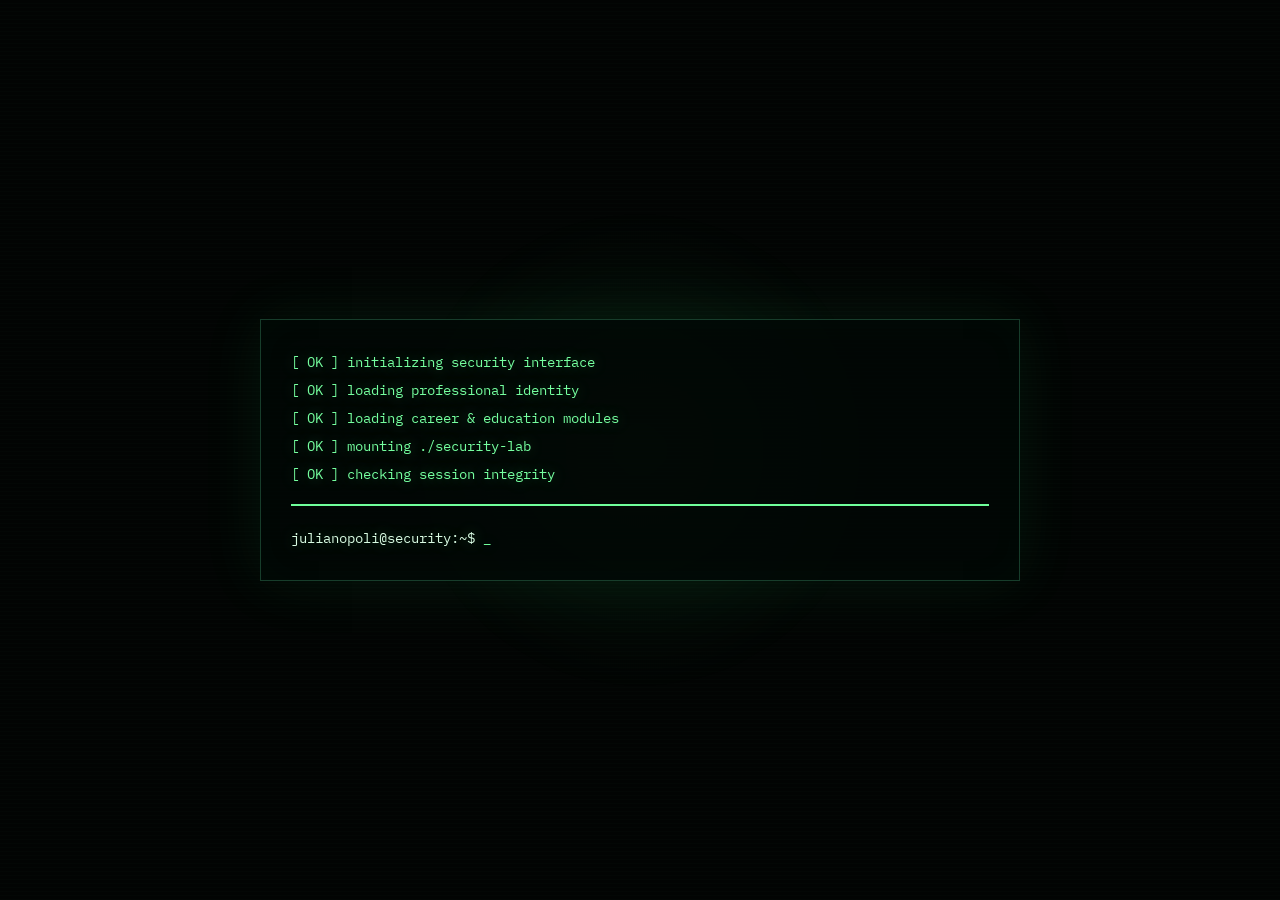
==== commit c8724bea: "update files" ====
--- a/index.html
+++ b/index.html
@@ -2,904 +2,71 @@
 <html lang="pt-BR">
 <head>
   <meta charset="utf-8">
-  <meta name="viewport" content="width=device-width, initial-scale=1">
-  <meta name="description" content="Juliano Ribeiro Poli — AppSec, Pentest, Red Team e Arquitetura de Segurança.">
-  <title>Juliano Poli — Application Security</title>
-
-  <link rel="preconnect" href="https://fonts.googleapis.com">
-  <link rel="preconnect" href="https://fonts.gstatic.com" crossorigin>
-
-  <link
-    href="https://fonts.googleapis.com/css2?family=Inter:wght@400;500;600;700;800&family=JetBrains+Mono:wght@400;500;600&display=swap"
-    rel="stylesheet"
-  >
-
+  <meta name="viewport" content="width=device-width,initial-scale=1">
+  <meta name="description" content="Portfólio profissional de Juliano Ribeiro Poli — Cibersegurança, AppSec, Red Team e Security Engineering.">
+  <title>Juliano Poli — Cybersecurity</title>
   <link rel="stylesheet" href="styles.css">
 </head>
+<body>
+  <div id="boot" class="boot">
+    <div class="boot-glow"></div>
+    <div class="boot-inner">
+      <div class="boot-line">[  OK  ] initializing security interface</div>
+      <div class="boot-line">[  OK  ] loading professional identity</div>
+      <div class="boot-line">[  OK  ] loading career & education modules</div>
+      <div class="boot-line">[  OK  ] mounting ./security-lab</div>
+      <div class="boot-line">[  OK  ] checking session integrity</div>
+      <div class="boot-progress"><i></i></div>
+      <div class="boot-final">julianopoli@security:~$ <span class="cursor">_</span></div>
+    </div>
+  </div>
 
-<body>
+  <header class="topbar">
+    <div class="brand"><span class="dot"></span> JULIANOPOLI@SECURITY</div>
+    <div class="top-actions">
+      <button id="langBtn" class="ghost-btn" type="button">EN</button>
+      <a class="ghost-btn" href="https://www.linkedin.com/in/julianopoli" target="_blank" rel="noreferrer">LINKEDIN ↗</a>
+      <a class="ghost-btn" href="https://github.com/JulianoPoli" target="_blank" rel="noreferrer">GITHUB ↗</a>
+    </div>
+  </header>
 
-<div class="noise"></div>
+  <div class="layout">
+    <aside class="sidebar">
+      <div class="side-title">/home/juliano</div>
+      <button class="nav active" data-command="whoami">01 · Perfil</button>
+      <button class="nav" data-command="career">02 · Carreira</button>
+      <button class="nav" data-command="education">03 · Formação</button>
+      <button class="nav" data-command="certifications">04 · Certificações</button>
+      <button class="nav" data-command="skills">05 · Competências</button>
+      <button class="nav" data-command="projects">06 · Projetos</button>
+      <button class="nav" data-command="contact">07 · Contato</button>
+      <div class="side-status">
+        <span class="status-dot"></span>
+        <span>SESSION ACTIVE</span>
+      </div>
+    </aside>
 
-<header class="nav">
+    <main class="terminal">
+      <section class="terminal-head">
+        <span>bash</span>
+        <span>julianopoli@security</span>
+        <span>~/portfolio</span>
+        <span class="head-spacer"></span>
+        <span class="muted">PORT 443 · HTTPS</span>
+      </section>
 
-  <a class="brand" href="#top">
-    <span class="brand-mark">JP</span>
-    <span>Juliano Poli</span>
-  </a>
+      <div id="screen" class="screen"></div>
 
-  <nav>
-    <a href="#sobre">Sobre</a>
-    <a href="#expertise">Expertise</a>
+      <div class="command-area">
+        <div id="suggestions" class="suggestions"></div>
+        <form id="terminalForm" class="prompt">
+          <span>julianopoli@security:~$</span>
+          <input id="commandInput" autocomplete="off" spellcheck="false" aria-label="Terminal">
+        </form>
+      </div>
+    </main>
+  </div>
 
-    <!-- PROJETOS MAIS VISÍVEL -->
-    <a href="projetos.html" class="projects-nav">
-      Projetos
-    </a>
-
-    <a href="#experiencia">Experiência</a>
-
-    <a
-      class="nav-cta"
-      href="https://www.linkedin.com/in/julianopoli"
-      target="_blank"
-      rel="noreferrer"
-    >
-      LinkedIn ↗
-    </a>
-  </nav>
-
-</header>
-
-
-<main id="top">
-
-  <!-- =====================================================
-       HERO
-  ====================================================== -->
-
-  <section class="hero">
-
-    <div class="hero-grid">
-
-      <div>
-
-        <div class="eyebrow">
-          <span class="pulse"></span>
-          CYBERSECURITY · APPSEC · RED TEAM
-        </div>
-
-        <h1>
-          Segurança começa<br>
-          <span>antes do ataque.</span>
-        </h1>
-
-        <p class="hero-copy">
-
-          Sou <strong>Juliano Ribeiro Poli</strong>, profissional de
-          Cibersegurança com foco em
-
-          <strong>
-            Application Security, Pentest, Red Team e Arquitetura de Segurança
-          </strong>.
-
-          Meu trabalho conecta a visão ofensiva do atacante com decisões
-          práticas de engenharia.
-
-        </p>
-
-
-        <!-- =================================================
-             HERO ACTIONS
-        ================================================== -->
-
-        <div class="hero-actions">
-
-          <a
-            class="button primary"
-            href="projetos.html"
-          >
-            Ver meus projetos
-            <span>→</span>
-          </a>
-
-          <a
-            class="button ghost"
-            href="#expertise"
-          >
-            Minha expertise
-            <span>↓</span>
-          </a>
-
-          <a
-            class="button ghost"
-            href="https://www.linkedin.com/in/julianopoli"
-            target="_blank"
-            rel="noreferrer"
-          >
-            LinkedIn ↗
-          </a>
-
-        </div>
-
-
-        <div class="terminal-line">
-          <span>$</span>
-          security_by_design --mode offensive
-        </div>
-
-      </div>
-
-
-      <!-- =================================================
-           PROFILE CARD
-      ================================================== -->
-
-      <div class="hero-card">
-
-        <div class="card-top">
-          <span>PROFILE / 2026</span>
-          <span>● ONLINE</span>
-        </div>
-
-        <div class="avatar">
-          JP
-        </div>
-
-        <h2>
-          Juliano Poli
-        </h2>
-
-        <p>
-          Application Security · Offensive Security
-        </p>
-
-
-        <div class="mini-stats">
-
-          <div>
-            <b>7+</b>
-            <span>anos em Cyber</span>
-          </div>
-
-          <div>
-            <b>AppSec</b>
-            <span>foco principal</span>
-          </div>
-
-          <div>
-            <b>Red Team</b>
-            <span>mentalidade ofensiva</span>
-          </div>
-
-        </div>
-
-
-        <div class="code-chip">
-          PASSO FUNDO · RS · BR
-        </div>
-
-      </div>
-
-    </div>
-
-
-    <div class="scroll-cue">
-      SCROLL TO EXPLORE
-      <span>↓</span>
-    </div>
-
-  </section>
-
-
-
-  <!-- =====================================================
-       PROJETOS DESTAQUE
-  ====================================================== -->
-
-  <section class="section featured-projects">
-
-    <div class="section-label">
-      SECURITY LAB / PROJETOS
-    </div>
-
-
-    <div class="section-head">
-
-      <div>
-
-        <h2>
-          O que eu <span>construí.</span>
-        </h2>
-
-      </div>
-
-      <div>
-
-        <p>
-          Projetos reais de segurança, automação e engenharia
-          desenvolvidos ao longo da minha trajetória.
-        </p>
-
-        <a
-          href="projetos.html"
-          class="project-link"
-        >
-          Explorar todos os projetos →
-        </a>
-
-      </div>
-
-    </div>
-
-
-    <!-- =================================================
-         PROJECT CARDS
-    ================================================== -->
-
-    <div class="featured-project-grid">
-
-
-      <!-- SAST -->
-
-      <a
-        href="projetos.html"
-        class="featured-project-card"
-      >
-
-        <div class="featured-project-number">
-          01
-        </div>
-
-        <div class="featured-project-icon">
-          ⌁
-        </div>
-
-        <div class="featured-project-kicker">
-          APPLICATION SECURITY
-        </div>
-
-        <h3>
-          SAST Framework
-        </h3>
-
-        <p>
-          Framework de SAST desenvolvido do zero para análise
-          de código, identificação de padrões de risco,
-          plugins de segurança e integração com o ciclo
-          de vulnerabilidades.
-        </p>
-
-
-        <div class="featured-tags">
-
-          <span>Python</span>
-          <span>SAST</span>
-          <span>Regex</span>
-          <span>DefectDojo</span>
-
-        </div>
-
-
-        <div class="featured-project-footer">
-          Ver projeto →
-        </div>
-
-      </a>
-
-
-
-      <!-- HONEYPOT -->
-
-      <a
-        href="projetos.html"
-        class="featured-project-card"
-      >
-
-        <div class="featured-project-number">
-          02
-        </div>
-
-        <div class="featured-project-icon">
-          ◇
-        </div>
-
-        <div class="featured-project-kicker">
-          DETECTION / RESPONSE
-        </div>
-
-        <h3>
-          Honeypot & Automated Blocking
-        </h3>
-
-        <p>
-          Honeypot com coleta estruturada de eventos,
-          Redis, processamento assíncrono e mecanismo
-          automatizado de bloqueio baseado em network lists.
-        </p>
-
-
-        <div class="featured-tags">
-
-          <span>FastAPI</span>
-          <span>Redis</span>
-          <span>Docker</span>
-          <span>Azion</span>
-
-        </div>
-
-
-        <div class="featured-project-footer">
-          Ver projeto →
-        </div>
-
-      </a>
-
-    </div>
-
-
-    <!-- CTA -->
-
-    <div class="projects-cta">
-
-      <div>
-
-        <span>
-          SECURITY LAB
-        </span>
-
-        <strong>
-          Conheça os detalhes técnicos dos projetos
-        </strong>
-
-      </div>
-
-
-      <a
-        href="projetos.html"
-        class="button primary"
-      >
-        Explorar projetos
-        <span>→</span>
-      </a>
-
-    </div>
-
-  </section>
-
-
-
-  <!-- =====================================================
-       SOBRE
-  ====================================================== -->
-
-  <section id="sobre" class="section about">
-
-    <div class="section-label">
-      01 / SOBRE
-    </div>
-
-
-    <div class="two-col">
-
-      <div>
-
-        <h2>
-          Construir sistemas seguros exige entender
-          <em>como eles quebram.</em>
-        </h2>
-
-      </div>
-
-
-      <div class="body-copy">
-
-        <p>
-          Minha atuação está na interseção entre
-          <strong>
-            segurança ofensiva, desenvolvimento e arquitetura
-          </strong>.
-          Investigo aplicações e APIs, encontro caminhos reais
-          de exploração e transformo os achados em decisões
-          técnicas que podem ser implementadas.
-        </p>
-
-
-        <p>
-          Tenho experiência e interesse em todo o ciclo de
-          segurança de aplicações: threat modeling, revisão
-          de código, SAST/DAST, gestão de vulnerabilidades,
-          pentest e integração de segurança ao SDLC.
-        </p>
-
-      </div>
-
-    </div>
-
-  </section>
-
-
-
-  <!-- =====================================================
-       EXPERTISE
-  ====================================================== -->
-
-  <section id="expertise" class="section">
-
-    <div class="section-label">
-      02 / EXPERTISE
-    </div>
-
-
-    <div class="section-head">
-
-      <h2>
-        Onde eu atuo
-      </h2>
-
-      <p>
-        Segurança aplicada ao produto,
-        do desenho à exploração.
-      </p>
-
-    </div>
-
-
-    <div class="expertise-grid">
-
-
-      <article class="expertise-card featured">
-
-        <span class="number">
-          01
-        </span>
-
-        <div class="icon">
-          ⌁
-        </div>
-
-        <h3>
-          Application Security
-        </h3>
-
-        <p>
-          Segurança integrada ao ciclo de desenvolvimento,
-          com foco em reduzir vulnerabilidades antes de
-          chegarem à produção.
-        </p>
-
-        <div class="tags">
-
-          <span>SSDLC</span>
-          <span>SAST</span>
-          <span>DAST</span>
-          <span>SCA</span>
-          <span>Threat Modeling</span>
-
-        </div>
-
-      </article>
-
-
-
-      <article class="expertise-card">
-
-        <span class="number">
-          02
-        </span>
-
-        <div class="icon">
-          ⌘
-        </div>
-
-        <h3>
-          Pentest & Red Team
-        </h3>
-
-        <p>
-          Abordagem ofensiva para descobrir vulnerabilidades
-          exploráveis, falhas de lógica e caminhos de ataque.
-        </p>
-
-        <div class="tags">
-
-          <span>Web</span>
-          <span>API</span>
-          <span>Mobile</span>
-          <span>OWASP</span>
-
-        </div>
-
-      </article>
-
-
-
-      <article class="expertise-card">
-
-        <span class="number">
-          03
-        </span>
-
-        <div class="icon">
-          ◇
-        </div>
-
-        <h3>
-          Security Architecture
-        </h3>
-
-        <p>
-          Revisão de arquitetura e decisões técnicas para
-          incorporar segurança ao design e aos fluxos críticos.
-        </p>
-
-        <div class="tags">
-
-          <span>Architecture Review</span>
-          <span>IAM</span>
-          <span>Risk</span>
-
-        </div>
-
-      </article>
-
-
-
-      <article class="expertise-card">
-
-        <span class="number">
-          04
-        </span>
-
-        <div class="icon">
-          ↯
-        </div>
-
-        <h3>
-          Security Engineering
-        </h3>
-
-        <p>
-          Automação, pipelines e ferramentas para transformar
-          segurança em uma capacidade contínua do time de engenharia.
-        </p>
-
-        <div class="tags">
-
-          <span>Python</span>
-          <span>CI/CD</span>
-          <span>DevSecOps</span>
-          <span>Automation</span>
-
-        </div>
-
-      </article>
-
-    </div>
-
-  </section>
-
-
-
-  <!-- =====================================================
-       MANIFESTO
-  ====================================================== -->
-
-  <section class="section manifesto">
-
-    <div class="manifesto-box">
-
-      <div class="quote-mark">
-        “
-      </div>
-
-      <blockquote>
-        Não basta encontrar uma vulnerabilidade.
-        <br>
-        <span>
-          É preciso entender por que ela existe.
-        </span>
-      </blockquote>
-
-      <p>
-        Security by design · Offensive mindset · Engineering first
-      </p>
-
-    </div>
-
-  </section>
-
-
-
-  <!-- =====================================================
-       EXPERIÊNCIA
-  ====================================================== -->
-
-  <section id="experiencia" class="section">
-
-    <div class="section-label">
-      03 / EXPERIÊNCIA
-    </div>
-
-
-    <div class="timeline">
-
-
-      <div class="timeline-item">
-
-        <span class="time">
-          ATUAL
-        </span>
-
-        <div>
-
-          <h3>
-            Cybersecurity / Application Security
-          </h3>
-
-          <p>
-            Atuação profissional em segurança de aplicações,
-            segurança ofensiva, análise de vulnerabilidades
-            e engenharia de segurança.
-          </p>
-
-        </div>
-
-      </div>
-
-
-
-      <div class="timeline-item">
-
-        <span class="time">
-          TRAJETÓRIA
-        </span>
-
-        <div>
-
-          <h3>
-            Mais de 7 anos em Cibersegurança
-          </h3>
-
-          <p>
-            Experiência construída entre segurança ofensiva,
-            AppSec, automação e análise de aplicações
-            e infraestrutura.
-          </p>
-
-        </div>
-
-      </div>
-
-
-
-      <div class="timeline-item">
-
-        <span class="time">
-          FORMAÇÃO
-        </span>
-
-        <div>
-
-          <h3>
-            Defesa Cibernética — FIAP
-          </h3>
-
-          <p>
-            Formação superior com forte abordagem prática
-            em cenários de exploração, reconhecimento
-            e análise de vulnerabilidades.
-          </p>
-
-        </div>
-
-      </div>
-
-    </div>
-
-  </section>
-
-
-
-  <!-- =====================================================
-       CERTIFICAÇÕES
-  ====================================================== -->
-
-  <section id="certificacoes" class="section">
-
-    <div class="section-label">
-      04 / CREDENCIAIS
-    </div>
-
-
-    <div class="section-head">
-
-      <h2>
-        Certificações & formação
-      </h2>
-
-      <p>
-        Credenciais e estudos que fazem parte
-        da trajetória profissional.
-      </p>
-
-    </div>
-
-
-    <div class="credentials">
-
-      <div class="credential">
-        <b>CISM</b>
-        <span>FIAP · 2024</span>
-      </div>
-
-      <div class="credential">
-        <b>Veracode Certified</b>
-        <span>Advisor & Professional</span>
-      </div>
-
-      <div class="credential">
-        <b>GitLab Certified Associate</b>
-        <span>GitLab · 2021</span>
-      </div>
-
-      <div class="credential">
-        <b>Digital Forensics</b>
-        <span>Sec4US · 2023</span>
-      </div>
-
-      <div class="credential">
-        <b>Segurança de Aplicações</b>
-        <span>Alura · 2022</span>
-      </div>
-
-      <div class="credential">
-        <b>Introduction to Cybersecurity</b>
-        <span>Cisco · 2021</span>
-      </div>
-
-      <div class="credential">
-        <b>CS50's Introduction to CS</b>
-        <span>Harvard University · 2021</span>
-      </div>
-
-      <div class="credential">
-        <b>Formação em Cibersegurança</b>
-        <span>HackerSec · 2021</span>
-      </div>
-
-    </div>
-
-  </section>
-
-
-
-  <!-- =====================================================
-       CONHECIMENTO
-  ====================================================== -->
-
-  <section class="section articles">
-
-    <div class="section-label">
-      05 / CONHECIMENTO
-    </div>
-
-
-    <div class="article-grid">
-
-      <a
-        href="https://www.linkedin.com/in/julianopoli"
-        target="_blank"
-        rel="noreferrer"
-        class="article-card"
-      >
-
-        <span>
-          ARTICLE · 2022
-        </span>
-
-        <h3>
-          OWASP ZAP Proxy para Pentest Mobile
-        </h3>
-
-        <p>
-          Conteúdo sobre análise de tráfego
-          de aplicações mobile.
-        </p>
-
-        <span class="read">
-          Ler no LinkedIn ↗
-        </span>
-
-      </a>
-
-
-      <a
-        href="https://www.linkedin.com/in/julianopoli"
-        target="_blank"
-        rel="noreferrer"
-        class="article-card"
-      >
-
-        <span>
-          TOPIC · OFFENSIVE
-        </span>
-
-        <h3>
-          Security Research & Pentest
-        </h3>
-
-        <p>
-          Exploração, reconhecimento e análise
-          de vulnerabilidades.
-        </p>
-
-        <span class="read">
-          Ver perfil ↗
-        </span>
-
-      </a>
-
-    </div>
-
-  </section>
-
-
-
-  <!-- =====================================================
-       CONTATO
-  ====================================================== -->
-
-  <section class="contact">
-
-    <div class="section-label">
-      06 / CONTATO
-    </div>
-
-    <h2>
-      Tem um sistema para
-      <br>
-      <span>colocar à prova?</span>
-    </h2>
-
-    <p>
-      Vamos conversar sobre segurança de aplicações,
-      pentest ou arquitetura.
-    </p>
-
-    <a
-      class="button primary large"
-      href="https://www.linkedin.com/in/julianopoli"
-      target="_blank"
-      rel="noreferrer"
-    >
-      Conectar no LinkedIn ↗
-    </a>
-
-  </section>
-
-</main>
-
-
-
-<footer>
-
-  <span>
-    © 2026 Juliano Ribeiro Poli
-  </span>
-
-  <span>
-    APPSEC · PENTEST · SECURITY ARCHITECTURE
-  </span>
-
-  <a href="#top">
-    BACK TO TOP ↑
-  </a>
-
-</footer>
-
-
-<script src="script.js"></script>
-
+  <script src="script.js"></script>
 </body>
-</html>+</html>
--- a/styles.css
+++ b/styles.css
@@ -1,331 +1,80 @@
+@import url('https://fonts.googleapis.com/css2?family=IBM+Plex+Mono:wght@400;500;600&family=Inter:wght@400;500;600;700&display=swap');
+
 :root{
-  --bg:#050912;--panel:#091322;--panel2:#0d192b;--text:#eef6ff;--muted:#8fa3bb;
-  --blue:#4aa8ff;--cyan:#62d9ff;--line:rgba(120,170,220,.16);--glow:rgba(47,147,255,.22);
+  --bg:#030706; --panel:#07100d; --panel2:#0a1511; --line:#153329;
+  --green:#70ff9b; --cyan:#67e8f9; --blue:#58a6ff; --text:#d9fbe3;
+  --muted:#719184; --danger:#ff6b81;
 }
-*{box-sizing:border-box}html{scroll-behavior:smooth}body{margin:0;background:var(--bg);color:var(--text);font-family:Inter,system-ui,sans-serif;line-height:1.6}
-body:before{content:"";position:fixed;inset:0;pointer-events:none;background:radial-gradient(circle at 75% 15%,rgba(28,117,214,.13),transparent 30%),radial-gradient(circle at 15% 45%,rgba(31,95,173,.08),transparent 25%);z-index:-2}
-.noise{position:fixed;inset:0;opacity:.025;pointer-events:none;z-index:10;background-image:url("data:image/svg+xml,%3Csvg viewBox='0 0 180 180' xmlns='http://www.w3.org/2000/svg'%3E%3Cfilter id='n'%3E%3CfeTurbulence type='fractalNoise' baseFrequency='.9' numOctaves='3' stitchTiles='stitch'/%3E%3C/filter%3E%3Crect width='100%25' height='100%25' filter='url(%23n)' opacity='.35'/%3E%3C/svg%3E")}
-a{color:inherit;text-decoration:none}.nav{height:76px;display:flex;align-items:center;justify-content:space-between;padding:0 6vw;border-bottom:1px solid var(--line);position:sticky;top:0;background:rgba(5,9,18,.82);backdrop-filter:blur(18px);z-index:20}
-.brand{display:flex;align-items:center;gap:11px;font-weight:700}.brand-mark{display:grid;place-items:center;width:34px;height:34px;border:1px solid rgba(98,217,255,.5);border-radius:8px;color:var(--cyan);font:600 11px "JetBrains Mono"}
-nav{display:flex;gap:28px;align-items:center}nav a{font-size:13px;color:var(--muted)}nav a:hover{color:var(--text)}.nav-cta{border:1px solid var(--line);padding:9px 13px;border-radius:7px!important;color:var(--text)!important}
-.hero{min-height:calc(100vh - 76px);padding:10vh 6vw 5vh;display:flex;flex-direction:column;justify-content:center;position:relative;overflow:hidden}.hero:after{content:"";position:absolute;width:580px;height:580px;border-radius:50%;right:-180px;top:5%;background:radial-gradient(circle,rgba(46,153,255,.13),transparent 68%);filter:blur(10px);z-index:-1}
-.hero-grid{display:grid;grid-template-columns:1.3fr .7fr;gap:8vw;align-items:center;max-width:1280px;width:100%;margin:auto}.eyebrow,.section-label,.terminal-line,.card-top,.code-chip,.time,.tags,.credential span,.article-card>span,.read{font:500 11px "JetBrains Mono",monospace;letter-spacing:.11em}.eyebrow{color:var(--cyan);margin-bottom:26px}.pulse{display:inline-block;width:7px;height:7px;border-radius:50%;background:var(--cyan);box-shadow:0 0 15px var(--cyan);margin-right:9px}
-h1{font-size:clamp(48px,7vw,92px);line-height:.98;letter-spacing:-.055em;margin:0 0 28px;font-weight:800}h1 span,h2 span,.manifesto blockquote span{color:var(--blue)}.hero-copy{max-width:690px;color:var(--muted);font-size:17px}.hero-copy strong{color:#dcecff}.hero-actions{display:flex;gap:12px;margin:32px 0}.button{display:inline-flex;align-items:center;gap:18px;border-radius:7px;padding:13px 17px;font-size:13px;font-weight:700;transition:.2s}.button.primary{background:linear-gradient(135deg,#348fe8,#246ec5);box-shadow:0 10px 35px rgba(31,118,220,.2)}.button.primary:hover{transform:translateY(-2px);box-shadow:0 15px 40px rgba(31,118,220,.35)}.button.ghost{border:1px solid var(--line);color:var(--muted)}.button.ghost:hover{border-color:rgba(98,217,255,.45);color:var(--text)}.button.large{padding:16px 22px}.terminal-line{color:#6d849e;margin-top:14px}.terminal-line span{color:var(--cyan)}
-.hero-card{background:linear-gradient(145deg,rgba(17,31,51,.92),rgba(7,15,27,.92));border:1px solid var(--line);padding:25px;border-radius:13px;box-shadow:0 30px 90px rgba(0,0,0,.3)}.card-top{display:flex;justify-content:space-between;color:#617890;font-size:9px}.card-top span:last-child{color:#5ee1a0}.avatar{width:82px;height:82px;border-radius:50%;display:grid;place-items:center;margin:45px 0 18px;background:linear-gradient(145deg,#123b62,#071526);border:1px solid rgba(98,217,255,.35);color:var(--cyan);font:600 23px "JetBrains Mono";box-shadow:0 0 40px rgba(41,155,255,.13)}.hero-card h2{font-size:25px;margin:0}.hero-card>p{color:var(--muted);font-size:13px}.mini-stats{display:grid;grid-template-columns:repeat(3,1fr);gap:10px;margin-top:32px}.mini-stats div{border-top:1px solid var(--line);padding-top:12px}.mini-stats b{display:block;font-size:14px}.mini-stats span{display:block;color:#667e98;font-size:9px;margin-top:4px}.code-chip{display:inline-block;margin-top:25px;padding:7px 9px;border:1px solid var(--line);color:#6f89a5;border-radius:4px;font-size:9px}
-.scroll-cue{max-width:1280px;width:100%;margin:8vh auto 0;color:#526b85;font:500 9px "JetBrains Mono";letter-spacing:.15em}.scroll-cue span{color:var(--cyan);margin-left:8px}
-.section{padding:120px 6vw;max-width:1400px;margin:auto}.section-label{color:#59718c;margin-bottom:55px}.two-col{display:grid;grid-template-columns:1fr 1fr;gap:10vw}.two-col h2,.section-head h2{font-size:clamp(36px,4vw,60px);line-height:1.05;letter-spacing:-.045em;margin:0}.two-col h2 em{color:#5c8ab7;font-style:normal}.body-copy{color:var(--muted);font-size:16px;max-width:600px}.body-copy p{margin:0 0 22px}.section-head{display:flex;justify-content:space-between;gap:30px;align-items:end;margin-bottom:45px}.section-head p{color:var(--muted);max-width:330px}
-.expertise-grid{display:grid;grid-template-columns:repeat(2,1fr);gap:15px}.expertise-card{background:rgba(10,20,35,.72);border:1px solid var(--line);border-radius:10px;padding:32px;min-height:310px;position:relative;overflow:hidden}.expertise-card:after{content:"";position:absolute;right:-80px;bottom:-100px;width:250px;height:250px;background:radial-gradient(circle,var(--glow),transparent 65%);opacity:0}.expertise-card:hover{border-color:rgba(77,170,255,.35);transform:translateY(-2px);transition:.25s}.expertise-card.featured{border-color:rgba(67,161,247,.32);background:linear-gradient(145deg,rgba(13,33,56,.9),rgba(8,17,30,.85))}.number{position:absolute;right:24px;top:23px;color:#45607c;font:500 10px "JetBrains Mono"}.icon{font-size:25px;color:var(--cyan);margin-bottom:25px}.expertise-card h3{font-size:25px;margin:0 0 10px;letter-spacing:-.03em}.expertise-card p{color:var(--muted);max-width:520px}.tags{display:flex;gap:7px;flex-wrap:wrap;margin-top:25px}.tags span{padding:6px 8px;border:1px solid var(--line);border-radius:4px;color:#7791ac;font-size:9px}
-.manifesto{padding-top:30px}.manifesto-box{border:1px solid var(--line);background:linear-gradient(110deg,rgba(12,28,48,.75),rgba(5,12,22,.75));padding:70px 7vw;border-radius:12px;position:relative;overflow:hidden}.manifesto-box:before{content:"";position:absolute;inset:0;background:linear-gradient(90deg,transparent,rgba(63,160,255,.06),transparent);transform:translateX(-100%);animation:sweep 7s infinite}.quote-mark{font:800 70px Georgia;color:#2c7fc2;line-height:.5}.manifesto blockquote{font-size:clamp(30px,4vw,55px);line-height:1.1;letter-spacing:-.04em;margin:25px 0}.manifesto-box p{font:500 10px "JetBrains Mono";color:#58718b;letter-spacing:.12em}@keyframes sweep{60%,100%{transform:translateX(100%)}}
-.timeline{border-top:1px solid var(--line)}.timeline-item{display:grid;grid-template-columns:180px 1fr;gap:40px;padding:30px 0;border-bottom:1px solid var(--line)}.time{color:#5f7a95;padding-top:5px}.timeline-item h3{margin:0 0 7px;font-size:21px}.timeline-item p{margin:0;color:var(--muted);max-width:720px}
-.credentials{display:grid;grid-template-columns:repeat(4,1fr);gap:12px}.credential{padding:23px;border:1px solid var(--line);background:rgba(8,17,29,.65);min-height:110px;border-radius:8px}.credential b{display:block;font-size:14px}.credential span{display:block;color:#667f99;margin-top:10px;font-size:9px;letter-spacing:.04em}
-.article-grid{display:grid;grid-template-columns:repeat(2,1fr);gap:14px}.article-card{border:1px solid var(--line);padding:30px;border-radius:9px;background:rgba(8,17,29,.6);transition:.2s}.article-card:hover{border-color:rgba(74,168,255,.4);background:rgba(11,25,43,.8)}.article-card>span{color:#5f7a95;font-size:9px}.article-card h3{font-size:24px;margin:22px 0 8px}.article-card p{color:var(--muted)}.read{display:block;color:var(--cyan);margin-top:30px;font-size:9px}
-.contact{margin:40px 6vw 110px;padding:110px 8vw;border:1px solid rgba(74,168,255,.22);border-radius:13px;text-align:center;background:radial-gradient(circle at 50% 0%,rgba(36,133,224,.16),transparent 55%),#07111f}.contact .section-label{margin-bottom:30px}.contact h2{font-size:clamp(42px,6vw,75px);line-height:1;letter-spacing:-.055em;margin:0 0 22px}.contact p{color:var(--muted);margin-bottom:30px}
-footer{border-top:1px solid var(--line);padding:25px 6vw;display:flex;justify-content:space-between;gap:20px;color:#506981;font:500 9px "JetBrains Mono";letter-spacing:.06em}footer a{color:#7d9ab5}
-@media(max-width:850px){.nav{padding:0 5vw}.nav nav a:not(.nav-cta){display:none}.hero{padding:80px 5vw 40px}.hero-grid,.two-col{grid-template-columns:1fr;gap:55px}.hero-card{max-width:520px}.section{padding:85px 5vw}.expertise-grid,.credentials,.article-grid{grid-template-columns:1fr}.section-head{display:block}.section-head p{margin-top:15px}.timeline-item{grid-template-columns:1fr;gap:10px}.contact{margin:20px 5vw 70px;padding:75px 7vw}footer{padding:22px 5vw;flex-direction:column}h1{font-size:clamp(48px,15vw,75px)}}
+*{box-sizing:border-box}
+html,body{margin:0;min-height:100%;background:var(--bg);color:var(--text)}
+body{font-family:Inter,system-ui,sans-serif;overflow-x:hidden}
+body:before{content:"";position:fixed;inset:0;pointer-events:none;background:
+linear-gradient(rgba(112,255,155,.025) 1px,transparent 1px),
+linear-gradient(90deg,rgba(112,255,155,.018) 1px,transparent 1px);
+background-size:42px 42px;mask-image:linear-gradient(to bottom,black,transparent 85%)}
+.boot{position:fixed;z-index:50;inset:0;background:#020403;display:grid;place-items:center;font:14px/2 "IBM Plex Mono",monospace;color:#75ff9f;transition:opacity .75s ease;overflow:hidden}
+.boot:after{content:"";position:absolute;inset:0;pointer-events:none;background:repeating-linear-gradient(0deg,rgba(112,255,155,.035) 0,rgba(112,255,155,.035) 1px,transparent 1px,transparent 4px);opacity:.35}
+.boot.hide{opacity:0;pointer-events:none}
+.boot-inner{position:relative;z-index:1;width:min(760px,88vw);padding:28px 30px;border:1px solid #173d2b;background:rgba(2,7,5,.88);box-shadow:0 0 60px rgba(57,255,133,.08),inset 0 0 40px rgba(57,255,133,.025);text-shadow:0 0 14px rgba(112,255,155,.35)}
+.boot-line{opacity:0;transform:translateY(5px);animation:bootLine .32s ease forwards}
+.boot-line:nth-child(1){animation-delay:.15s}.boot-line:nth-child(2){animation-delay:.42s}.boot-line:nth-child(3){animation-delay:.69s}.boot-line:nth-child(4){animation-delay:.96s}.boot-line:nth-child(5){animation-delay:1.23s}
+.boot-progress{height:2px;background:#0c2418;margin:16px 0 10px;overflow:hidden;opacity:0;animation:bootFade .2s 1.38s forwards}
+.boot-progress i{display:block;width:0;height:100%;background:var(--green);box-shadow:0 0 10px var(--green);animation:bootProgress 1.05s 1.42s ease-out forwards}
+.boot-final{margin-top:18px;color:#d9fbe3;opacity:0;animation:bootFade .3s 1.85s forwards}
+@keyframes bootLine{to{opacity:1;transform:translateY(0)}}@keyframes bootFade{to{opacity:1}}@keyframes bootProgress{to{width:100%}}
+.boot-glow{position:absolute;width:520px;height:520px;border-radius:50%;background:radial-gradient(circle,rgba(65,255,132,.08),transparent 65%);filter:blur(12px);animation:bootGlow 2s ease-in-out infinite alternate}
+@keyframes bootGlow{from{transform:scale(.92);opacity:.55}to{transform:scale(1.08);opacity:1}}
 
-.project-repo{display:inline-block;margin:0 0 17px;color:var(--cyan);font:500 9px "JetBrains Mono";letter-spacing:.1em}.project-repo:hover{color:#fff}
+.topbar{height:58px;border-bottom:1px solid var(--line);display:flex;align-items:center;justify-content:space-between;padding:0 22px;background:rgba(3,7,6,.9);backdrop-filter:blur(14px);position:sticky;top:0;z-index:20}
+.brand{font:600 13px "IBM Plex Mono",monospace;letter-spacing:.08em}
+.dot,.status-dot{width:8px;height:8px;border-radius:50%;display:inline-block;background:var(--green);box-shadow:0 0 12px var(--green);margin-right:8px}
+.top-actions{display:flex;gap:8px}
+.ghost-btn{border:1px solid var(--line);background:transparent;color:var(--muted);padding:7px 10px;border-radius:5px;text-decoration:none;font:500 11px "IBM Plex Mono",monospace;cursor:pointer}
+.ghost-btn:hover{color:var(--green);border-color:#286044}
+.layout{display:grid;grid-template-columns:230px 1fr;min-height:calc(100vh - 58px)}
+.sidebar{border-right:1px solid var(--line);padding:24px 14px;display:flex;flex-direction:column;gap:5px;background:rgba(4,10,8,.55)}
+.side-title{font:500 11px "IBM Plex Mono",monospace;color:#477261;margin:0 10px 15px}
+.nav{font:500 12px "IBM Plex Mono",monospace;text-align:left;border:0;background:transparent;color:#6f8e80;padding:10px;border-radius:5px;cursor:pointer}
+.nav:hover,.nav.active{color:var(--green);background:#0a1711}
+.side-status{margin-top:auto;border-top:1px solid var(--line);padding:16px 10px;font:500 10px "IBM Plex Mono",monospace;color:#5f7d70}
+.terminal{min-width:0;max-width:1300px;width:100%;margin:auto;display:flex;flex-direction:column}
+.terminal-head{height:40px;border-bottom:1px solid var(--line);display:flex;align-items:center;gap:18px;padding:0 22px;color:#5f7d70;font:500 10px "IBM Plex Mono",monospace}
+.head-spacer{flex:1}.muted{color:#365447}
+.screen{padding:48px clamp(22px,6vw,90px) 30px;min-height:calc(100vh - 210px)}
+.command-area{border-top:1px solid var(--line);padding:14px 22px;background:rgba(4,10,8,.78);position:sticky;bottom:0}
+.prompt{display:flex;gap:12px;align-items:center;font:500 13px "IBM Plex Mono",monospace;color:var(--green)}
+.prompt input{flex:1;min-width:0;background:transparent;border:0;outline:0;color:var(--text);font:inherit}
+.suggestions{display:flex;gap:6px;flex-wrap:wrap;margin-bottom:9px}
+.suggestion{font:10px "IBM Plex Mono",monospace;border:1px solid var(--line);background:#07100d;color:#628374;padding:4px 7px;border-radius:4px;cursor:pointer}
+.suggestion:hover{color:var(--green)}
+.kicker{font:11px "IBM Plex Mono",monospace;color:var(--green);letter-spacing:.12em;margin-bottom:16px}
+.hero h1{font-size:clamp(44px,8vw,100px);line-height:.95;margin:0;letter-spacing:-.065em;max-width:950px}
+.hero h1 span{color:var(--green)}
+.hero .role{font:500 clamp(15px,2vw,22px) "IBM Plex Mono",monospace;color:#9ac9b0;margin:22px 0 25px}
+.hero p{max-width:760px;color:#91aa9e;line-height:1.8;font-size:15px}
+.tags{display:flex;flex-wrap:wrap;gap:8px;margin:26px 0}
+.tag{border:1px solid #1a4935;padding:7px 10px;border-radius:4px;font:11px "IBM Plex Mono",monospace;color:#7eeaa0;background:#07140e}
+.grid{display:grid;grid-template-columns:repeat(2,minmax(0,1fr));gap:12px}
+.card{border:1px solid var(--line);background:linear-gradient(145deg,rgba(10,21,17,.88),rgba(5,11,9,.9));padding:20px;border-radius:7px}
+.card:hover{border-color:#245a40}
+.card h3{margin:0 0 9px;font-size:15px}.card p{margin:0;color:#789388;font-size:13px;line-height:1.65}
+.card .meta{font:10px "IBM Plex Mono",monospace;color:#4f7362;margin-bottom:12px}
+.section-title{font-size:34px;margin:0 0 8px;letter-spacing:-.04em}
+.section-sub{color:#708c80;margin:0 0 28px;line-height:1.7}
+.timeline{border-left:1px solid #214936;margin:25px 0 0 8px}
+.timeline-item{position:relative;padding:0 0 28px 25px}
+.timeline-item:before{content:"";position:absolute;left:-5px;top:5px;width:9px;height:9px;background:var(--green);border-radius:50%;box-shadow:0 0 12px rgba(112,255,155,.45)}
+.timeline .date{font:11px "IBM Plex Mono",monospace;color:var(--green);margin-bottom:7px}
+.timeline h3{margin:0 0 5px;font-size:17px}.timeline p{margin:0;color:#7d978b;line-height:1.7;font-size:13px}
+.cert{display:flex;gap:15px;align-items:flex-start}.cert-index{font:600 11px "IBM Plex Mono",monospace;color:var(--green)}
+.cert small{color:#5e7b6e;font:10px "IBM Plex Mono",monospace}
+.skills{display:grid;grid-template-columns:repeat(2,1fr);gap:12px}
+.skill{border:1px solid var(--line);padding:15px;background:#06100c}.skill strong{font:12px "IBM Plex Mono",monospace}.bar{height:5px;background:#0c2118;margin-top:11px}.bar i{display:block;height:100%;background:var(--green);box-shadow:0 0 8px rgba(112,255,155,.2)}
+.project-code{font:12px/1.7 "IBM Plex Mono",monospace;color:#88a99a;white-space:pre-wrap;background:#030806;border:1px solid var(--line);padding:15px;border-radius:5px;margin:15px 0}
+.project-code .green{color:var(--green)}.project-code .cyan{color:var(--cyan)}
+.contact-list{display:grid;gap:10px}.contact-link{display:flex;justify-content:space-between;border:1px solid var(--line);padding:15px;color:#9db8aa;text-decoration:none}.contact-link:hover{color:var(--green);border-color:#286044}
+.inline-link{color:var(--green);text-decoration:none}.inline-link:hover{text-decoration:underline}
+@media(max-width:800px){.layout{grid-template-columns:1fr}.sidebar{display:none}.terminal-head{gap:9px}.terminal-head span:nth-child(2){display:none}.screen{padding:35px 18px 25px}.grid,.skills{grid-template-columns:1fr}.top-actions .ghost-btn:nth-child(2){display:none}.hero h1{font-size:48px}}
 
-/* =========================================================
-   PROJECTS CTA / HOME
-========================================================= */
-
-.projects-nav {
-    color: var(--cyan) !important;
-}
-
-
-/* Featured projects */
-
-.featured-projects {
-    padding-top: 80px;
-}
-
-
-.featured-project-grid {
-    display: grid;
-    grid-template-columns: repeat(2, 1fr);
-    gap: 16px;
-}
-
-
-.featured-project-card {
-    position: relative;
-
-    display: block;
-
-    min-height: 360px;
-
-    padding: 34px;
-
-    border: 1px solid var(--line);
-
-    border-radius: 12px;
-
-    background:
-        linear-gradient(
-            145deg,
-            rgba(13, 32, 54, .88),
-            rgba(6, 14, 25, .92)
-        );
-
-    overflow: hidden;
-
-    transition:
-        transform .25s ease,
-        border-color .25s ease,
-        box-shadow .25s ease;
-}
-
-
-.featured-project-card::before {
-    content: "";
-
-    position: absolute;
-
-    width: 280px;
-    height: 280px;
-
-    right: -100px;
-    bottom: -130px;
-
-    border-radius: 50%;
-
-    background:
-        radial-gradient(
-            circle,
-            rgba(50, 155, 255, .18),
-            transparent 70%
-        );
-
-    pointer-events: none;
-}
-
-
-.featured-project-card:hover {
-
-    transform: translateY(-5px);
-
-    border-color:
-        rgba(74, 168, 255, .45);
-
-    box-shadow:
-        0 25px 70px rgba(0, 0, 0, .35);
-}
-
-
-.featured-project-number {
-
-    position: absolute;
-
-    top: 25px;
-    right: 27px;
-
-    color: #46627e;
-
-    font:
-        500 10px
-        "JetBrains Mono";
-}
-
-
-.featured-project-icon {
-
-    font-size: 27px;
-
-    color: var(--cyan);
-
-    margin-bottom: 20px;
-}
-
-
-.featured-project-kicker {
-
-    color: #63809c;
-
-    font:
-        500 9px
-        "JetBrains Mono";
-
-    letter-spacing: .12em;
-
-    margin-bottom: 12px;
-}
-
-
-.featured-project-card h3 {
-
-    font-size: 27px;
-
-    line-height: 1.1;
-
-    letter-spacing: -.035em;
-
-    margin: 0 0 14px;
-}
-
-
-.featured-project-card p {
-
-    color: var(--muted);
-
-    font-size: 14px;
-
-    max-width: 560px;
-}
-
-
-.featured-tags {
-
-    display: flex;
-
-    flex-wrap: wrap;
-
-    gap: 7px;
-
-    margin-top: 25px;
-}
-
-
-.featured-tags span {
-
-    padding: 6px 8px;
-
-    border:
-        1px solid var(--line);
-
-    border-radius: 4px;
-
-    color: #7791ac;
-
-    font:
-        500 8px
-        "JetBrains Mono";
-}
-
-
-.featured-project-footer {
-
-    position: absolute;
-
-    bottom: 30px;
-    left: 34px;
-
-    color: var(--cyan);
-
-    font:
-        500 9px
-        "JetBrains Mono";
-
-    letter-spacing: .08em;
-}
-
-
-/* Link above cards */
-
-.project-link {
-
-    display: inline-block;
-
-    margin-top: 18px;
-
-    color: var(--cyan);
-
-    font:
-        500 10px
-        "JetBrains Mono";
-
-    letter-spacing: .08em;
-}
-
-
-.project-link:hover {
-
-    color: white;
-
-}
-
-
-/* Bottom CTA */
-
-.projects-cta {
-
-    display: flex;
-
-    justify-content: space-between;
-
-    align-items: center;
-
-    gap: 30px;
-
-    margin-top: 18px;
-
-    padding: 25px 28px;
-
-    border:
-        1px solid
-        rgba(74, 168, 255, .18);
-
-    border-radius: 9px;
-
-    background:
-        rgba(8, 19, 33, .65);
-}
-
-
-.projects-cta > div span {
-
-    display: block;
-
-    margin-bottom: 5px;
-
-    color: var(--cyan);
-
-    font:
-        500 9px
-        "JetBrains Mono";
-
-    letter-spacing: .1em;
-}
-
-
-.projects-cta strong {
-
-    font-size: 15px;
-
-}
-
-
-/* Mobile */
-
-@media (max-width: 850px) {
-
-    .featured-project-grid {
-
-        grid-template-columns: 1fr;
-
-    }
-
-
-    .featured-project-card {
-
-        min-height: 350px;
-
-    }
-
-
-    .projects-cta {
-
-        flex-direction: column;
-
-        align-items: flex-start;
-
-    }
-
-
-    .hero-actions {
-
-        flex-wrap: wrap;
-
-    }
-
-}+.cursor{animation:blink 1s steps(1,end) infinite;color:var(--green)}
+@keyframes blink{50%{opacity:0}}
